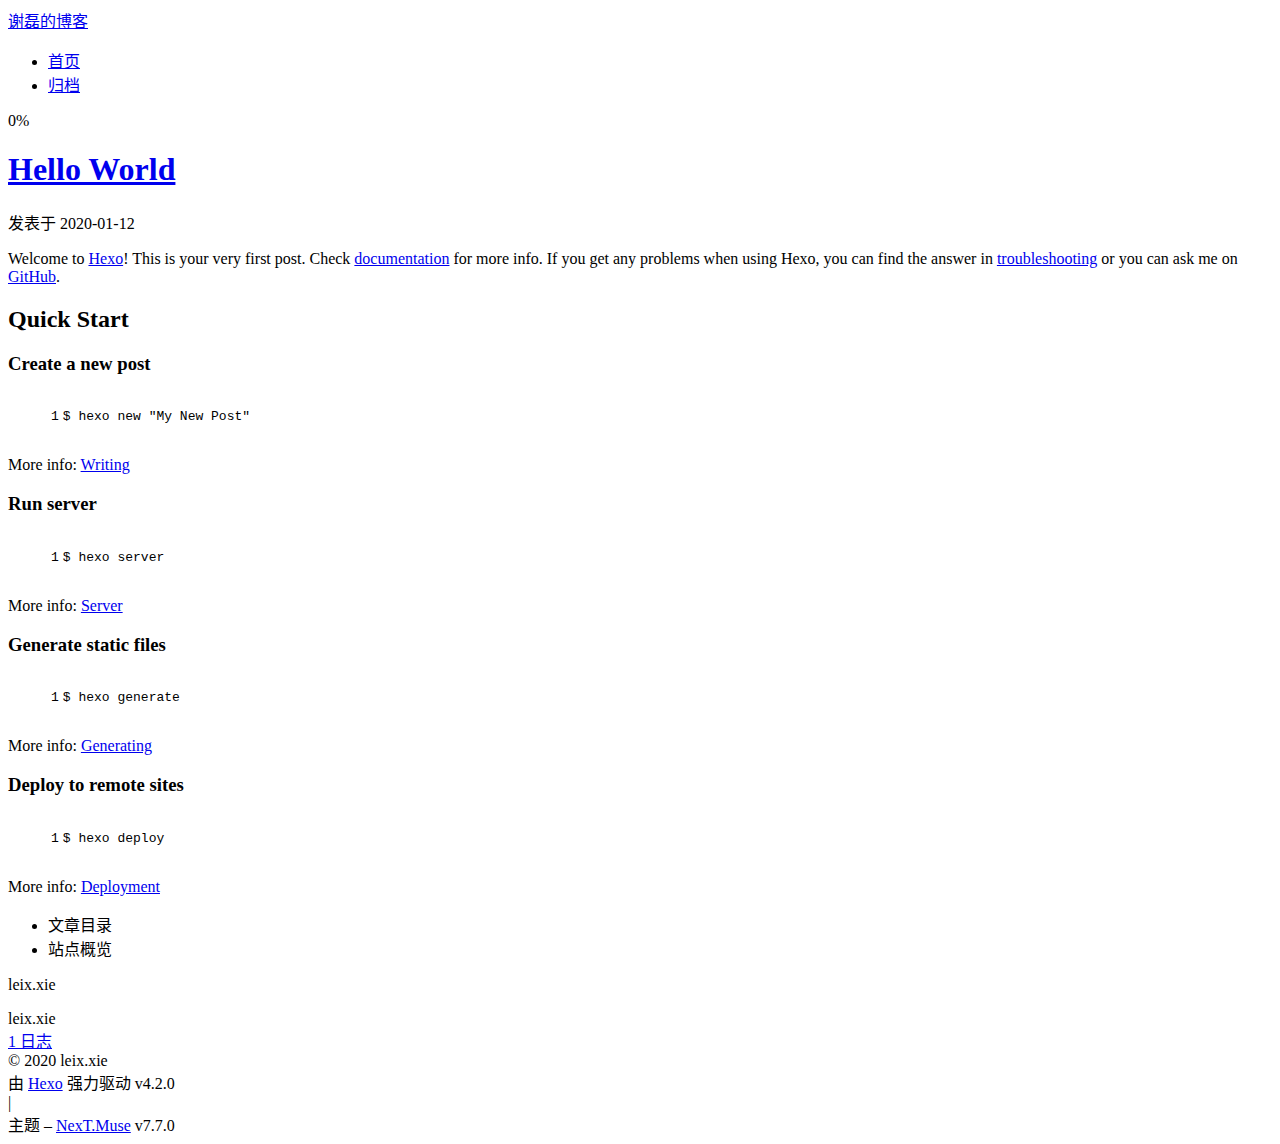
==== index.html @ 28e088f8 "Site updated: 2020-01-12 01:52:24" ====
<!DOCTYPE html>
<html lang="zh-CN">
<head>
  <meta charset="UTF-8">
<meta name="viewport" content="width=device-width, initial-scale=1, maximum-scale=2">
<meta name="theme-color" content="#222">
<meta name="generator" content="Hexo 4.2.0">
  <link rel="apple-touch-icon" sizes="180x180" href="/blog/images/apple-touch-icon-next.png">
  <link rel="icon" type="image/png" sizes="32x32" href="/blog/images/favicon-32x32-next.png">
  <link rel="icon" type="image/png" sizes="16x16" href="/blog/images/favicon-16x16-next.png">
  <link rel="mask-icon" href="/blog/images/logo.svg" color="#222">

<link rel="stylesheet" href="/blog/css/main.css">


<link rel="stylesheet" href="/blog/lib/font-awesome/css/font-awesome.min.css">


<script id="hexo-configurations">
  var NexT = window.NexT || {};
  var CONFIG = {
    hostname: new URL('http://selder.cn').hostname,
    root: '/blog/',
    scheme: 'Muse',
    version: '7.7.0',
    exturl: false,
    sidebar: {"position":"left","display":"post","padding":18,"offset":12,"onmobile":false},
    copycode: {"enable":false,"show_result":false,"style":null},
    back2top: {"enable":true,"sidebar":false,"scrollpercent":false},
    bookmark: {"enable":false,"color":"#222","save":"auto"},
    fancybox: false,
    mediumzoom: false,
    lazyload: false,
    pangu: false,
    comments: {"style":"tabs","active":null,"storage":true,"lazyload":false,"nav":null},
    algolia: {
      appID: '',
      apiKey: '',
      indexName: '',
      hits: {"per_page":10},
      labels: {"input_placeholder":"Search for Posts","hits_empty":"We didn't find any results for the search: ${query}","hits_stats":"${hits} results found in ${time} ms"}
    },
    localsearch: {"enable":false,"trigger":"auto","top_n_per_article":1,"unescape":false,"preload":false},
    path: '',
    motion: {"enable":true,"async":false,"transition":{"post_block":"fadeIn","post_header":"slideDownIn","post_body":"slideDownIn","coll_header":"slideLeftIn","sidebar":"slideUpIn"}}
  };
</script>

  <meta name="description" content="leix.xie">
<meta property="og:type" content="website">
<meta property="og:title" content="谢磊的博客">
<meta property="og:url" content="http://selder.cn/">
<meta property="og:site_name" content="谢磊的博客">
<meta property="og:description" content="leix.xie">
<meta property="og:locale" content="zh_CN">
<meta property="article:author" content="leix.xie">
<meta name="twitter:card" content="summary">

<link rel="canonical" href="http://selder.cn/">


<script id="page-configurations">
  // https://hexo.io/docs/variables.html
  CONFIG.page = {
    sidebar: "",
    isHome: true,
    isPost: false
  };
</script>

  <title>谢磊的博客</title>
  






  <noscript>
  <style>
  .use-motion .brand,
  .use-motion .menu-item,
  .sidebar-inner,
  .use-motion .post-block,
  .use-motion .pagination,
  .use-motion .comments,
  .use-motion .post-header,
  .use-motion .post-body,
  .use-motion .collection-header { opacity: initial; }

  .use-motion .site-title,
  .use-motion .site-subtitle {
    opacity: initial;
    top: initial;
  }

  .use-motion .logo-line-before i { left: initial; }
  .use-motion .logo-line-after i { right: initial; }
  </style>
</noscript>

</head>

<body itemscope itemtype="http://schema.org/WebPage">
  <div class="container use-motion">
    <div class="headband"></div>

    <header class="header" itemscope itemtype="http://schema.org/WPHeader">
      <div class="header-inner"><div class="site-brand-container">
  <div class="site-meta">

    <div>
      <a href="/blog/" class="brand" rel="start">
        <span class="logo-line-before"><i></i></span>
        <span class="site-title">谢磊的博客</span>
        <span class="logo-line-after"><i></i></span>
      </a>
    </div>
  </div>

  <div class="site-nav-toggle">
    <div class="toggle" aria-label="切换导航栏">
      <span class="toggle-line toggle-line-first"></span>
      <span class="toggle-line toggle-line-middle"></span>
      <span class="toggle-line toggle-line-last"></span>
    </div>
  </div>
</div>


<nav class="site-nav">
  
  <ul id="menu" class="menu">
        <li class="menu-item menu-item-home">

    <a href="/blog/" rel="section"><i class="fa fa-fw fa-home"></i>首页</a>

  </li>
        <li class="menu-item menu-item-archives">

    <a href="/blog/archives/" rel="section"><i class="fa fa-fw fa-archive"></i>归档</a>

  </li>
  </ul>

</nav>
</div>
    </header>

    
  <div class="back-to-top">
    <i class="fa fa-arrow-up"></i>
    <span>0%</span>
  </div>


    <main class="main">
      <div class="main-inner">
        <div class="content-wrap">
          

          <div class="content">
            

  <div class="posts-expand">
        
  
  
  <article itemscope itemtype="http://schema.org/Article" class="post-block home" lang="zh-CN">
    <link itemprop="mainEntityOfPage" href="http://selder.cn/2020/01/12/hello-world/">

    <span hidden itemprop="author" itemscope itemtype="http://schema.org/Person">
      <meta itemprop="image" content="/blog/images/avatar.gif">
      <meta itemprop="name" content="leix.xie">
      <meta itemprop="description" content="leix.xie">
    </span>

    <span hidden itemprop="publisher" itemscope itemtype="http://schema.org/Organization">
      <meta itemprop="name" content="谢磊的博客">
    </span>
      <header class="post-header">
        <h1 class="post-title" itemprop="name headline">
          
            <a href="/blog/2020/01/12/hello-world/" class="post-title-link" itemprop="url">Hello World</a>
        </h1>

        <div class="post-meta">
            <span class="post-meta-item">
              <span class="post-meta-item-icon">
                <i class="fa fa-calendar-o"></i>
              </span>
              <span class="post-meta-item-text">发表于</span>

              <time title="创建时间：2020-01-12 00:27:03" itemprop="dateCreated datePublished" datetime="2020-01-12T00:27:03+08:00">2020-01-12</time>
            </span>

          

        </div>
      </header>

    
    
    
    <div class="post-body" itemprop="articleBody">

      
          <p>Welcome to <a href="https://hexo.io/" target="_blank" rel="noopener">Hexo</a>! This is your very first post. Check <a href="https://hexo.io/docs/" target="_blank" rel="noopener">documentation</a> for more info. If you get any problems when using Hexo, you can find the answer in <a href="https://hexo.io/docs/troubleshooting.html" target="_blank" rel="noopener">troubleshooting</a> or you can ask me on <a href="https://github.com/hexojs/hexo/issues" target="_blank" rel="noopener">GitHub</a>.</p>
<h2 id="Quick-Start"><a href="#Quick-Start" class="headerlink" title="Quick Start"></a>Quick Start</h2><h3 id="Create-a-new-post"><a href="#Create-a-new-post" class="headerlink" title="Create a new post"></a>Create a new post</h3><figure class="highlight bash"><table><tr><td class="gutter"><pre><span class="line">1</span><br></pre></td><td class="code"><pre><span class="line">$ hexo new <span class="string">"My New Post"</span></span><br></pre></td></tr></table></figure>

<p>More info: <a href="https://hexo.io/docs/writing.html" target="_blank" rel="noopener">Writing</a></p>
<h3 id="Run-server"><a href="#Run-server" class="headerlink" title="Run server"></a>Run server</h3><figure class="highlight bash"><table><tr><td class="gutter"><pre><span class="line">1</span><br></pre></td><td class="code"><pre><span class="line">$ hexo server</span><br></pre></td></tr></table></figure>

<p>More info: <a href="https://hexo.io/docs/server.html" target="_blank" rel="noopener">Server</a></p>
<h3 id="Generate-static-files"><a href="#Generate-static-files" class="headerlink" title="Generate static files"></a>Generate static files</h3><figure class="highlight bash"><table><tr><td class="gutter"><pre><span class="line">1</span><br></pre></td><td class="code"><pre><span class="line">$ hexo generate</span><br></pre></td></tr></table></figure>

<p>More info: <a href="https://hexo.io/docs/generating.html" target="_blank" rel="noopener">Generating</a></p>
<h3 id="Deploy-to-remote-sites"><a href="#Deploy-to-remote-sites" class="headerlink" title="Deploy to remote sites"></a>Deploy to remote sites</h3><figure class="highlight bash"><table><tr><td class="gutter"><pre><span class="line">1</span><br></pre></td><td class="code"><pre><span class="line">$ hexo deploy</span><br></pre></td></tr></table></figure>

<p>More info: <a href="https://hexo.io/docs/one-command-deployment.html" target="_blank" rel="noopener">Deployment</a></p>

      
    </div>

    
    
    
      <footer class="post-footer">
        <div class="post-eof"></div>
      </footer>
  </article>
  
  
  

  </div>

  



          </div>
          

<script>
  window.addEventListener('tabs:register', () => {
    let activeClass = CONFIG.comments.activeClass;
    if (CONFIG.comments.storage) {
      activeClass = localStorage.getItem('comments_active') || activeClass;
    }
    if (activeClass) {
      let activeTab = document.querySelector(`a[href="#comment-${activeClass}"]`);
      if (activeTab) {
        activeTab.click();
      }
    }
  });
  if (CONFIG.comments.storage) {
    window.addEventListener('tabs:click', event => {
      if (!event.target.matches('.tabs-comment .tab-content .tab-pane')) return;
      let commentClass = event.target.classList[1];
      localStorage.setItem('comments_active', commentClass);
    });
  }
</script>

        </div>
          
  
  <div class="toggle sidebar-toggle">
    <span class="toggle-line toggle-line-first"></span>
    <span class="toggle-line toggle-line-middle"></span>
    <span class="toggle-line toggle-line-last"></span>
  </div>

  <aside class="sidebar">
    <div class="sidebar-inner">

      <ul class="sidebar-nav motion-element">
        <li class="sidebar-nav-toc">
          文章目录
        </li>
        <li class="sidebar-nav-overview">
          站点概览
        </li>
      </ul>

      <!--noindex-->
      <div class="post-toc-wrap sidebar-panel">
      </div>
      <!--/noindex-->

      <div class="site-overview-wrap sidebar-panel">
        <div class="site-author motion-element" itemprop="author" itemscope itemtype="http://schema.org/Person">
  <p class="site-author-name" itemprop="name">leix.xie</p>
  <div class="site-description" itemprop="description">leix.xie</div>
</div>
<div class="site-state-wrap motion-element">
  <nav class="site-state">
      <div class="site-state-item site-state-posts">
          <a href="/blog/archives/">
        
          <span class="site-state-item-count">1</span>
          <span class="site-state-item-name">日志</span>
        </a>
      </div>
  </nav>
</div>



      </div>

    </div>
  </aside>
  <div id="sidebar-dimmer"></div>


      </div>
    </main>

    <footer class="footer">
      <div class="footer-inner">
        

<div class="copyright">
  
  &copy; 
  <span itemprop="copyrightYear">2020</span>
  <span class="with-love">
    <i class="fa fa-user"></i>
  </span>
  <span class="author" itemprop="copyrightHolder">leix.xie</span>
</div>
  <div class="powered-by">由 <a href="https://hexo.io/" class="theme-link" rel="noopener" target="_blank">Hexo</a> 强力驱动 v4.2.0
  </div>
  <span class="post-meta-divider">|</span>
  <div class="theme-info">主题 – <a href="https://muse.theme-next.org/" class="theme-link" rel="noopener" target="_blank">NexT.Muse</a> v7.7.0
  </div>

        








      </div>
    </footer>
  </div>

  
  <script src="/blog/lib/anime.min.js"></script>
  <script src="/blog/lib/velocity/velocity.min.js"></script>
  <script src="/blog/lib/velocity/velocity.ui.min.js"></script>

<script src="/blog/js/utils.js"></script>

<script src="/blog/js/motion.js"></script>


<script src="/blog/js/schemes/muse.js"></script>


<script src="/blog/js/next-boot.js"></script>




  















  

  

</body>
</html>
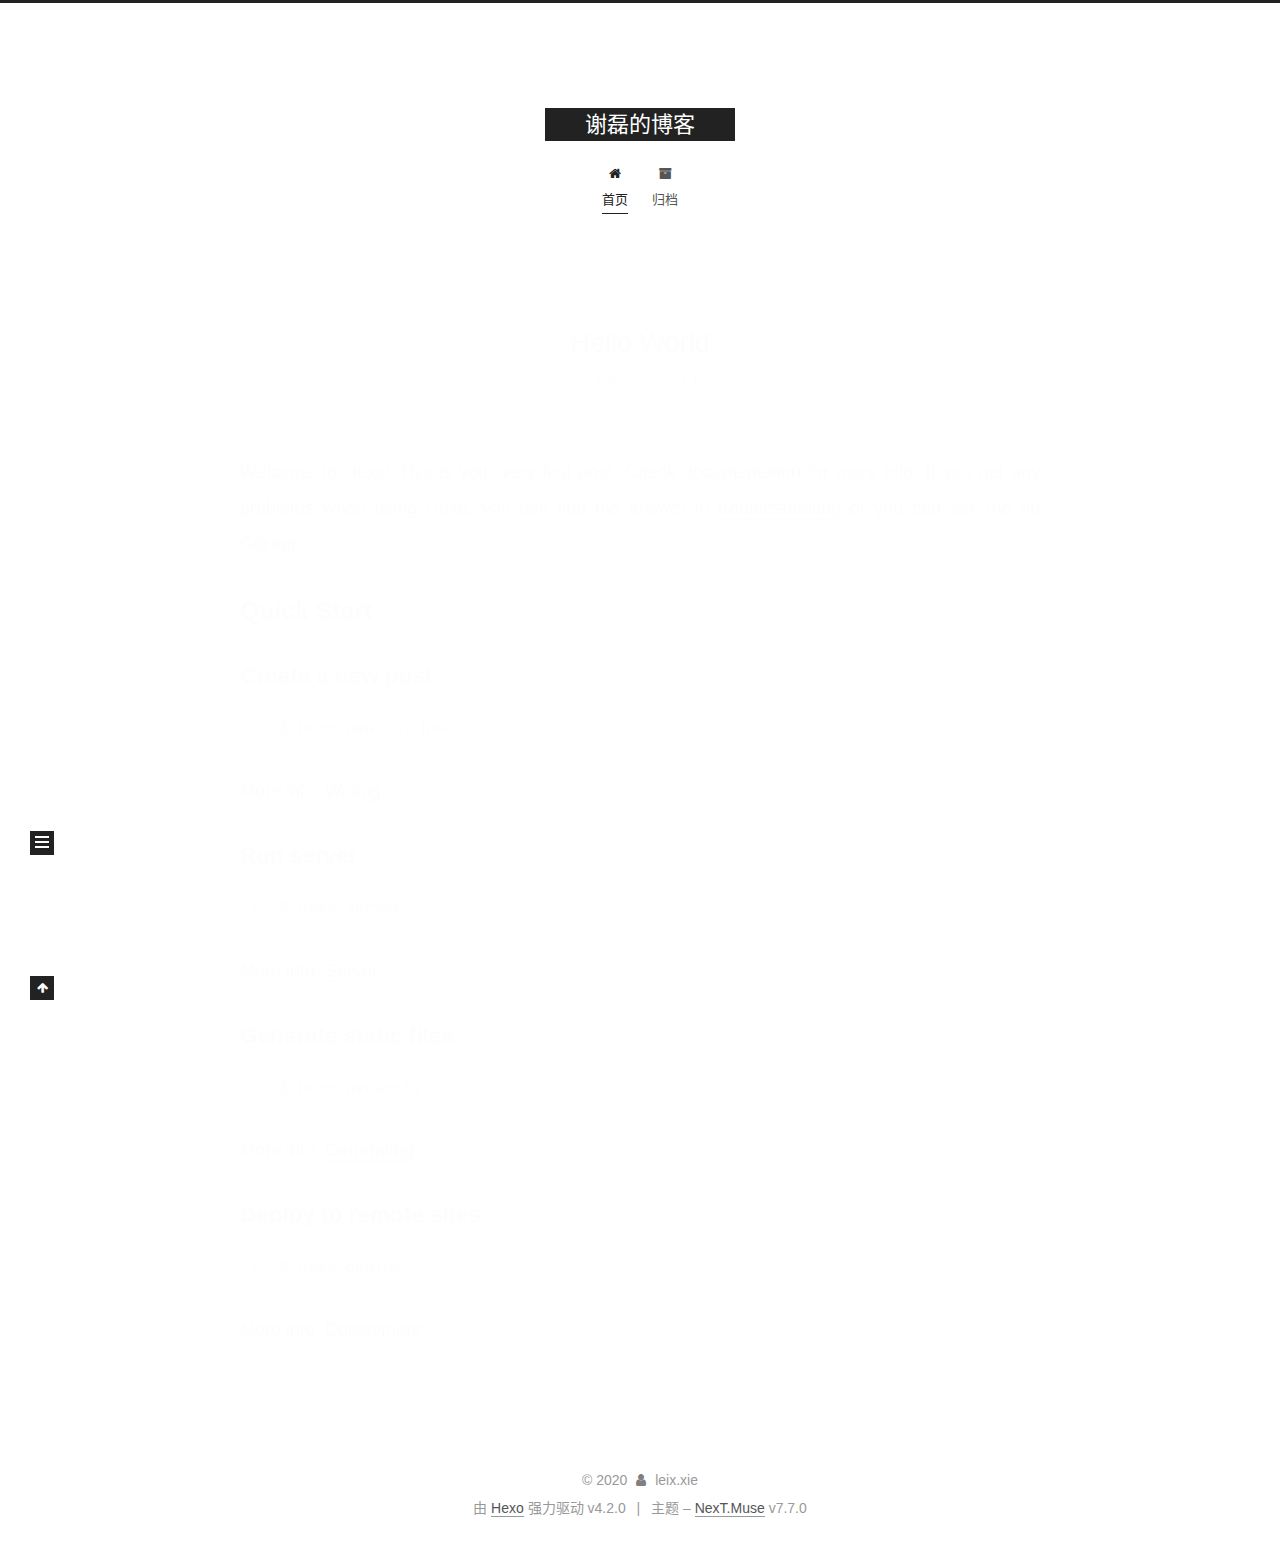
==== commit 821f3897: "Site updated: 2020-01-12 02:02:06" ====
--- a/index.html
+++ b/index.html
@@ -5,22 +5,22 @@
 <meta name="viewport" content="width=device-width, initial-scale=1, maximum-scale=2">
 <meta name="theme-color" content="#222">
 <meta name="generator" content="Hexo 4.2.0">
-  <link rel="apple-touch-icon" sizes="180x180" href="/blog/images/apple-touch-icon-next.png">
-  <link rel="icon" type="image/png" sizes="32x32" href="/blog/images/favicon-32x32-next.png">
-  <link rel="icon" type="image/png" sizes="16x16" href="/blog/images/favicon-16x16-next.png">
-  <link rel="mask-icon" href="/blog/images/logo.svg" color="#222">
-
-<link rel="stylesheet" href="/blog/css/main.css">
-
-
-<link rel="stylesheet" href="/blog/lib/font-awesome/css/font-awesome.min.css">
+  <link rel="apple-touch-icon" sizes="180x180" href="/images/apple-touch-icon-next.png">
+  <link rel="icon" type="image/png" sizes="32x32" href="/images/favicon-32x32-next.png">
+  <link rel="icon" type="image/png" sizes="16x16" href="/images/favicon-16x16-next.png">
+  <link rel="mask-icon" href="/images/logo.svg" color="#222">
+
+<link rel="stylesheet" href="/css/main.css">
+
+
+<link rel="stylesheet" href="/lib/font-awesome/css/font-awesome.min.css">
 
 
 <script id="hexo-configurations">
   var NexT = window.NexT || {};
   var CONFIG = {
     hostname: new URL('http://selder.cn').hostname,
-    root: '/blog/',
+    root: '/',
     scheme: 'Muse',
     version: '7.7.0',
     exturl: false,
@@ -110,7 +110,7 @@
   <div class="site-meta">
 
     <div>
-      <a href="/blog/" class="brand" rel="start">
+      <a href="/" class="brand" rel="start">
         <span class="logo-line-before"><i></i></span>
         <span class="site-title">谢磊的博客</span>
         <span class="logo-line-after"><i></i></span>
@@ -133,12 +133,12 @@
   <ul id="menu" class="menu">
         <li class="menu-item menu-item-home">
 
-    <a href="/blog/" rel="section"><i class="fa fa-fw fa-home"></i>首页</a>
+    <a href="/" rel="section"><i class="fa fa-fw fa-home"></i>首页</a>
 
   </li>
         <li class="menu-item menu-item-archives">
 
-    <a href="/blog/archives/" rel="section"><i class="fa fa-fw fa-archive"></i>归档</a>
+    <a href="/archives/" rel="section"><i class="fa fa-fw fa-archive"></i>归档</a>
 
   </li>
   </ul>
@@ -170,7 +170,7 @@
     <link itemprop="mainEntityOfPage" href="http://selder.cn/2020/01/12/hello-world/">
 
     <span hidden itemprop="author" itemscope itemtype="http://schema.org/Person">
-      <meta itemprop="image" content="/blog/images/avatar.gif">
+      <meta itemprop="image" content="/images/avatar.gif">
       <meta itemprop="name" content="leix.xie">
       <meta itemprop="description" content="leix.xie">
     </span>
@@ -181,7 +181,7 @@
       <header class="post-header">
         <h1 class="post-title" itemprop="name headline">
           
-            <a href="/blog/2020/01/12/hello-world/" class="post-title-link" itemprop="url">Hello World</a>
+            <a href="/2020/01/12/hello-world/" class="post-title-link" itemprop="url">Hello World</a>
         </h1>
 
         <div class="post-meta">
@@ -298,7 +298,7 @@
 <div class="site-state-wrap motion-element">
   <nav class="site-state">
       <div class="site-state-item site-state-posts">
-          <a href="/blog/archives/">
+          <a href="/archives/">
         
           <span class="site-state-item-count">1</span>
           <span class="site-state-item-name">日志</span>
@@ -352,19 +352,19 @@
   </div>
 
   
-  <script src="/blog/lib/anime.min.js"></script>
-  <script src="/blog/lib/velocity/velocity.min.js"></script>
-  <script src="/blog/lib/velocity/velocity.ui.min.js"></script>
-
-<script src="/blog/js/utils.js"></script>
-
-<script src="/blog/js/motion.js"></script>
-
-
-<script src="/blog/js/schemes/muse.js"></script>
-
-
-<script src="/blog/js/next-boot.js"></script>
+  <script src="/lib/anime.min.js"></script>
+  <script src="/lib/velocity/velocity.min.js"></script>
+  <script src="/lib/velocity/velocity.ui.min.js"></script>
+
+<script src="/js/utils.js"></script>
+
+<script src="/js/motion.js"></script>
+
+
+<script src="/js/schemes/muse.js"></script>
+
+
+<script src="/js/next-boot.js"></script>
 
 
 
--- a/css/main.css
+++ b/css/main.css
@@ -0,0 +1,2277 @@
+html {
+  line-height: 1.15; /* 1 */
+  -webkit-text-size-adjust: 100%; /* 2 */
+}
+body {
+  margin: 0;
+}
+main {
+  display: block;
+}
+h1 {
+  font-size: 2em;
+  margin: 0.67em 0;
+}
+hr {
+  box-sizing: content-box; /* 1 */
+  height: 0; /* 1 */
+  overflow: visible; /* 2 */
+}
+pre {
+  font-family: monospace, monospace; /* 1 */
+  font-size: 1em; /* 2 */
+}
+a {
+  background: transparent;
+}
+abbr[title] {
+  border-bottom: none; /* 1 */
+  text-decoration: underline; /* 2 */
+  text-decoration: underline dotted; /* 2 */
+}
+b,
+strong {
+  font-weight: bolder;
+}
+code,
+kbd,
+samp {
+  font-family: monospace, monospace; /* 1 */
+  font-size: 1em; /* 2 */
+}
+small {
+  font-size: 80%;
+}
+sub,
+sup {
+  font-size: 75%;
+  line-height: 0;
+  position: relative;
+  vertical-align: baseline;
+}
+sub {
+  bottom: -0.25em;
+}
+sup {
+  top: -0.5em;
+}
+img {
+  border-style: none;
+}
+button,
+input,
+optgroup,
+select,
+textarea {
+  font-family: inherit; /* 1 */
+  font-size: 100%; /* 1 */
+  line-height: 1.15; /* 1 */
+  margin: 0; /* 2 */
+}
+button,
+input {
+/* 1 */
+  overflow: visible;
+}
+button,
+select {
+/* 1 */
+  text-transform: none;
+}
+button,
+[type='button'],
+[type='reset'],
+[type='submit'] {
+  -webkit-appearance: button;
+}
+button::-moz-focus-inner,
+[type='button']::-moz-focus-inner,
+[type='reset']::-moz-focus-inner,
+[type='submit']::-moz-focus-inner {
+  border-style: none;
+  padding: 0;
+}
+button:-moz-focusring,
+[type='button']:-moz-focusring,
+[type='reset']:-moz-focusring,
+[type='submit']:-moz-focusring {
+  outline: 1px dotted ButtonText;
+}
+fieldset {
+  padding: 0.35em 0.75em 0.625em;
+}
+legend {
+  box-sizing: border-box; /* 1 */
+  color: inherit; /* 2 */
+  display: table; /* 1 */
+  max-width: 100%; /* 1 */
+  padding: 0; /* 3 */
+  white-space: normal; /* 1 */
+}
+progress {
+  vertical-align: baseline;
+}
+textarea {
+  overflow: auto;
+}
+[type='checkbox'],
+[type='radio'] {
+  box-sizing: border-box; /* 1 */
+  padding: 0; /* 2 */
+}
+[type='number']::-webkit-inner-spin-button,
+[type='number']::-webkit-outer-spin-button {
+  height: auto;
+}
+[type='search'] {
+  outline-offset: -2px; /* 2 */
+  -webkit-appearance: textfield; /* 1 */
+}
+[type='search']::-webkit-search-decoration {
+  -webkit-appearance: none;
+}
+::-webkit-file-upload-button {
+  font: inherit; /* 2 */
+  -webkit-appearance: button; /* 1 */
+}
+details {
+  display: block;
+}
+summary {
+  display: list-item;
+}
+template {
+  display: none;
+}
+[hidden] {
+  display: none;
+}
+::selection {
+  background: #262a30;
+  color: #fff;
+}
+html,
+body {
+  height: 100%;
+}
+body {
+  background: #fff;
+  color: #555;
+  font-family: 'Lato', "PingFang SC", "Microsoft YaHei", sans-serif;
+  font-size: 1em;
+  line-height: 2;
+}
+@media (max-width: 991px) {
+  body {
+    padding-left: 0 !important;
+    padding-right: 0 !important;
+  }
+}
+h1,
+h2,
+h3,
+h4,
+h5,
+h6 {
+  font-family: 'Lato', "PingFang SC", "Microsoft YaHei", sans-serif;
+  font-weight: bold;
+  line-height: 1.5;
+  margin: 20px 0 15px;
+}
+h1 {
+  font-size: 1.5em;
+}
+h2 {
+  font-size: 1.375em;
+}
+h3 {
+  font-size: 1.25em;
+}
+h4 {
+  font-size: 1.125em;
+}
+h5 {
+  font-size: 1em;
+}
+h6 {
+  font-size: 0.875em;
+}
+p {
+  margin: 0 0 20px 0;
+}
+a,
+span.exturl {
+  border-bottom: 1px solid #999;
+  color: #555;
+  outline: 0;
+  text-decoration: none;
+  overflow-wrap: break-word;
+  word-wrap: break-word;
+  cursor: pointer;
+}
+a:hover,
+span.exturl:hover {
+  border-bottom-color: #222;
+  color: #222;
+}
+iframe,
+img,
+video {
+  display: block;
+  margin-left: auto;
+  margin-right: auto;
+  max-width: 100%;
+}
+hr {
+  background-color: #ddd;
+  background-image: repeating-linear-gradient(-45deg, #fff, #fff 4px, transparent 4px, transparent 8px);
+  border: 0;
+  height: 3px;
+  margin: 40px 0;
+}
+blockquote {
+  border-left: 4px solid #ddd;
+  color: #666;
+  margin: 0;
+  padding: 0 15px;
+}
+blockquote cite::before {
+  content: '-';
+  padding: 0 5px;
+}
+dt {
+  font-weight: 700;
+}
+dd {
+  margin: 0;
+  padding: 0;
+}
+kbd {
+  background-color: #f5f5f5;
+  background-image: linear-gradient(#eee, #fff, #eee);
+  border: 1px solid #ccc;
+  border-radius: 0.2em;
+  box-shadow: 0.1em 0.1em 0.2em rgba(0,0,0,0.1);
+  font-family: inherit;
+  padding: 0.1em 0.3em;
+  white-space: nowrap;
+}
+.table-container {
+  -webkit-overflow-scrolling: touch;
+  overflow: auto;
+}
+table {
+  border-collapse: collapse;
+  border-spacing: 0;
+  font-size: 0.875em;
+  margin: 0 0 20px 0;
+  width: 100%;
+}
+tbody tr:nth-of-type(odd) {
+  background: #f9f9f9;
+}
+tbody tr:hover {
+  background: #f5f5f5;
+}
+caption,
+th,
+td {
+  font-weight: normal;
+  padding: 8px;
+  text-align: left;
+  vertical-align: middle;
+}
+th,
+td {
+  border: 1px solid #ddd;
+  border-bottom: 3px solid #ddd;
+}
+th {
+  font-weight: 700;
+  padding-bottom: 10px;
+}
+td {
+  border-bottom-width: 1px;
+}
+.btn {
+  background: #222;
+  border: 2px solid #222;
+  border-radius: 0;
+  color: #fff;
+  display: inline-block;
+  font-size: 0.875em;
+  line-height: 2;
+  padding: 0 20px;
+  text-decoration: none;
+  transition-property: background-color;
+  transition-delay: 0s;
+  transition-duration: 0.2s;
+  transition-timing-function: ease-in-out;
+}
+.btn:hover {
+  background: #fff;
+  border-color: #222;
+  color: #222;
+}
+.btn + .btn {
+  margin: 0 0 8px 8px;
+}
+.btn .fa-fw {
+  text-align: left;
+  width: 1.285714285714286em;
+}
+.toggle {
+  line-height: 0;
+}
+.toggle .toggle-line {
+  background: #fff;
+  display: inline-block;
+  height: 2px;
+  left: 0;
+  position: relative;
+  top: 0;
+  transition: all 0.4s;
+  vertical-align: top;
+  width: 100%;
+}
+.toggle .toggle-line:not(:first-child) {
+  margin-top: 3px;
+}
+.toggle.toggle-arrow .toggle-line-first {
+  left: 50%;
+  top: 2px;
+  transform: rotate(45deg);
+  width: 50%;
+}
+.toggle.toggle-arrow .toggle-line-middle {
+  left: 2px;
+  width: 90%;
+}
+.toggle.toggle-arrow .toggle-line-last {
+  left: 50%;
+  top: -2px;
+  transform: rotate(-45deg);
+  width: 50%;
+}
+.toggle.toggle-close .toggle-line-first {
+  transform: rotate(-45deg);
+  top: 5px;
+}
+.toggle.toggle-close .toggle-line-middle {
+  opacity: 0;
+}
+.toggle.toggle-close .toggle-line-last {
+  transform: rotate(45deg);
+  top: -5px;
+}
+.highlight,
+pre {
+  background: #f7f7f7;
+  color: #4d4d4c;
+  line-height: 1.6;
+  margin: 0 auto 20px;
+}
+pre,
+code {
+  font-family: consolas, Menlo, monospace, "PingFang SC", "Microsoft YaHei";
+}
+code {
+  background: #eee;
+  border-radius: 3px;
+  color: #555;
+  padding: 2px 4px;
+  overflow-wrap: break-word;
+  word-wrap: break-word;
+}
+.highlight *::selection {
+  background: #d6d6d6;
+}
+.highlight pre {
+  border: 0;
+  margin: 0;
+  padding: 10px 0;
+}
+.highlight table {
+  border: 0;
+  margin: 0;
+  width: auto;
+}
+.highlight td {
+  border: 0;
+  padding: 0;
+}
+.highlight figcaption {
+  background: #eee;
+  color: #4d4d4c;
+  font-size: 0.875em;
+  line-height: 1.2;
+  padding: 0.5em;
+}
+.highlight figcaption::before,
+.highlight figcaption::after {
+  content: ' ';
+  display: table;
+}
+.highlight figcaption::after {
+  clear: both;
+}
+.highlight figcaption a {
+  color: #4d4d4c;
+  float: right;
+}
+.highlight figcaption a:hover {
+  border-bottom-color: #4d4d4c;
+}
+.highlight .gutter {
+  -moz-user-select: none;
+  -ms-user-select: none;
+  -webkit-user-select: none;
+  user-select: none;
+}
+.highlight .gutter pre {
+  background: #eff2f3;
+  color: #869194;
+  padding-left: 10px;
+  padding-right: 10px;
+  text-align: right;
+}
+.highlight .code pre {
+  background: #f7f7f7;
+  padding-left: 10px;
+  width: 100%;
+}
+.gist table {
+  width: auto;
+}
+.gist table td {
+  border: 0;
+}
+pre {
+  overflow: auto;
+  padding: 10px;
+}
+pre code {
+  background: none;
+  color: #4d4d4c;
+  font-size: 0.875em;
+  padding: 0;
+  text-shadow: none;
+}
+pre .deletion {
+  background: #fdd;
+}
+pre .addition {
+  background: #dfd;
+}
+pre .meta {
+  color: #eab700;
+  -moz-user-select: none;
+  -ms-user-select: none;
+  -webkit-user-select: none;
+  user-select: none;
+}
+pre .comment {
+  color: #8e908c;
+}
+pre .variable,
+pre .attribute,
+pre .tag,
+pre .name,
+pre .regexp,
+pre .ruby .constant,
+pre .xml .tag .title,
+pre .xml .pi,
+pre .xml .doctype,
+pre .html .doctype,
+pre .css .id,
+pre .css .class,
+pre .css .pseudo {
+  color: #c82829;
+}
+pre .number,
+pre .preprocessor,
+pre .built_in,
+pre .builtin-name,
+pre .literal,
+pre .params,
+pre .constant,
+pre .command {
+  color: #f5871f;
+}
+pre .ruby .class .title,
+pre .css .rules .attribute,
+pre .string,
+pre .symbol,
+pre .value,
+pre .inheritance,
+pre .header,
+pre .ruby .symbol,
+pre .xml .cdata,
+pre .special,
+pre .formula {
+  color: #718c00;
+}
+pre .title,
+pre .css .hexcolor {
+  color: #3e999f;
+}
+pre .function,
+pre .python .decorator,
+pre .python .title,
+pre .ruby .function .title,
+pre .ruby .title .keyword,
+pre .perl .sub,
+pre .javascript .title,
+pre .coffeescript .title {
+  color: #4271ae;
+}
+pre .keyword,
+pre .javascript .function {
+  color: #8959a8;
+}
+.blockquote-center {
+  border-left: none;
+  margin: 40px 0;
+  padding: 0;
+  position: relative;
+  text-align: center;
+}
+.blockquote-center::before,
+.blockquote-center::after {
+  background-repeat: no-repeat;
+  background-size: 22px 22px;
+  content: ' ';
+  display: block;
+  height: 24px;
+  opacity: 0.2;
+  position: absolute;
+  width: 100%;
+}
+.blockquote-center::before {
+  background-image: url("../images/quote-l.svg");
+  background-position: 0 -6px;
+  border-top: 1px solid #ccc;
+  top: -20px;
+}
+.blockquote-center::after {
+  background-image: url("../images/quote-r.svg");
+  background-position: 100% 8px;
+  border-bottom: 1px solid #ccc;
+  bottom: -20px;
+}
+.blockquote-center p,
+.blockquote-center div {
+  text-align: center;
+}
+.post-body .group-picture img {
+  margin: 0 auto;
+  padding: 0 3px;
+}
+.group-picture-row {
+  margin-bottom: 6px;
+  overflow: hidden;
+}
+.group-picture-column {
+  float: left;
+  margin-bottom: 10px;
+}
+.post-body .label {
+  display: inline;
+  padding: 0 2px;
+}
+.post-body .label.default {
+  background: #f0f0f0;
+}
+.post-body .label.primary {
+  background: #efe6f7;
+}
+.post-body .label.info {
+  background: #e5f2f8;
+}
+.post-body .label.success {
+  background: #e7f4e9;
+}
+.post-body .label.warning {
+  background: #fcf6e1;
+}
+.post-body .label.danger {
+  background: #fae8eb;
+}
+.post-body .tabs {
+  margin-bottom: 20px;
+}
+.post-body .tabs,
+.tabs-comment {
+  display: block;
+  padding-top: 10px;
+  position: relative;
+}
+.post-body .tabs ul.nav-tabs,
+.tabs-comment ul.nav-tabs {
+  display: flex;
+  flex-wrap: wrap;
+  margin: 0;
+  margin-bottom: -1px;
+  padding: 0;
+}
+@media (max-width: 413px) {
+  .post-body .tabs ul.nav-tabs,
+  .tabs-comment ul.nav-tabs {
+    display: block;
+    margin-bottom: 5px;
+  }
+}
+.post-body .tabs ul.nav-tabs li.tab,
+.tabs-comment ul.nav-tabs li.tab {
+  background: #fff;
+  border-bottom: 1px solid #ddd;
+  border-left: 1px solid transparent;
+  border-right: 1px solid transparent;
+  border-top: 3px solid transparent;
+  flex-grow: 1;
+  list-style-type: none;
+  border-radius: 0 0 0 0;
+}
+@media (max-width: 413px) {
+  .post-body .tabs ul.nav-tabs li.tab,
+  .tabs-comment ul.nav-tabs li.tab {
+    border-bottom: 1px solid transparent;
+    border-left: 3px solid transparent;
+    border-right: 1px solid transparent;
+    border-top: 1px solid transparent;
+  }
+}
+@media (max-width: 413px) {
+  .post-body .tabs ul.nav-tabs li.tab,
+  .tabs-comment ul.nav-tabs li.tab {
+    border-radius: 0;
+  }
+}
+.post-body .tabs ul.nav-tabs li.tab a,
+.tabs-comment ul.nav-tabs li.tab a {
+  border-bottom: initial;
+  display: block;
+  line-height: 1.8;
+  outline: 0;
+  padding: 0.25em 0.75em;
+  text-align: center;
+  transition-delay: 0s;
+  transition-duration: 0.2s;
+  transition-timing-function: ease-out;
+}
+.post-body .tabs ul.nav-tabs li.tab a i,
+.tabs-comment ul.nav-tabs li.tab a i {
+  width: 1.285714285714286em;
+}
+.post-body .tabs ul.nav-tabs li.tab.active,
+.tabs-comment ul.nav-tabs li.tab.active {
+  border-bottom: 1px solid transparent;
+  border-left: 1px solid #ddd;
+  border-right: 1px solid #ddd;
+  border-top: 3px solid #fc6423;
+}
+@media (max-width: 413px) {
+  .post-body .tabs ul.nav-tabs li.tab.active,
+  .tabs-comment ul.nav-tabs li.tab.active {
+    border-bottom: 1px solid #ddd;
+    border-left: 3px solid #fc6423;
+    border-right: 1px solid #ddd;
+    border-top: 1px solid #ddd;
+  }
+}
+.post-body .tabs ul.nav-tabs li.tab.active a,
+.tabs-comment ul.nav-tabs li.tab.active a {
+  color: #555;
+  cursor: default;
+}
+.post-body .tabs .tab-content .tab-pane,
+.tabs-comment .tab-content .tab-pane {
+  border: 1px solid #ddd;
+  padding: 20px 20px 0 20px;
+  border-radius: 0;
+}
+.post-body .tabs .tab-content .tab-pane:not(.active),
+.tabs-comment .tab-content .tab-pane:not(.active) {
+  display: none;
+}
+.post-body .tabs .tab-content .tab-pane.active,
+.tabs-comment .tab-content .tab-pane.active {
+  display: block;
+}
+.post-body .tabs .tab-content .tab-pane.active:nth-of-type(1),
+.tabs-comment .tab-content .tab-pane.active:nth-of-type(1) {
+  border-radius: 0 0 0 0;
+}
+@media (max-width: 413px) {
+  .post-body .tabs .tab-content .tab-pane.active:nth-of-type(1),
+  .tabs-comment .tab-content .tab-pane.active:nth-of-type(1) {
+    border-radius: 0;
+  }
+}
+.post-body .note {
+  border-radius: 3px;
+  margin-bottom: 20px;
+  padding: 15px;
+  position: relative;
+  border: 1px solid #eee;
+  border-left-width: 5px;
+}
+.post-body .note h2,
+.post-body .note h3,
+.post-body .note h4,
+.post-body .note h5,
+.post-body .note h6 {
+  margin-top: 0;
+  border-bottom: initial;
+  margin-bottom: 0;
+  padding-top: 0;
+}
+.post-body .note p:first-child,
+.post-body .note ul:first-child,
+.post-body .note ol:first-child,
+.post-body .note table:first-child,
+.post-body .note pre:first-child,
+.post-body .note blockquote:first-child,
+.post-body .note img:first-child {
+  margin-top: 0;
+}
+.post-body .note p:last-child,
+.post-body .note ul:last-child,
+.post-body .note ol:last-child,
+.post-body .note table:last-child,
+.post-body .note pre:last-child,
+.post-body .note blockquote:last-child,
+.post-body .note img:last-child {
+  margin-bottom: 0;
+}
+.post-body .note.default {
+  border-left-color: #777;
+}
+.post-body .note.default h2,
+.post-body .note.default h3,
+.post-body .note.default h4,
+.post-body .note.default h5,
+.post-body .note.default h6 {
+  color: #777;
+}
+.post-body .note.primary {
+  border-left-color: #6f42c1;
+}
+.post-body .note.primary h2,
+.post-body .note.primary h3,
+.post-body .note.primary h4,
+.post-body .note.primary h5,
+.post-body .note.primary h6 {
+  color: #6f42c1;
+}
+.post-body .note.info {
+  border-left-color: #428bca;
+}
+.post-body .note.info h2,
+.post-body .note.info h3,
+.post-body .note.info h4,
+.post-body .note.info h5,
+.post-body .note.info h6 {
+  color: #428bca;
+}
+.post-body .note.success {
+  border-left-color: #5cb85c;
+}
+.post-body .note.success h2,
+.post-body .note.success h3,
+.post-body .note.success h4,
+.post-body .note.success h5,
+.post-body .note.success h6 {
+  color: #5cb85c;
+}
+.post-body .note.warning {
+  border-left-color: #f0ad4e;
+}
+.post-body .note.warning h2,
+.post-body .note.warning h3,
+.post-body .note.warning h4,
+.post-body .note.warning h5,
+.post-body .note.warning h6 {
+  color: #f0ad4e;
+}
+.post-body .note.danger {
+  border-left-color: #d9534f;
+}
+.post-body .note.danger h2,
+.post-body .note.danger h3,
+.post-body .note.danger h4,
+.post-body .note.danger h5,
+.post-body .note.danger h6 {
+  color: #d9534f;
+}
+.pagination .prev,
+.pagination .next,
+.pagination .page-number,
+.pagination .space {
+  display: inline-block;
+  margin: 0 10px;
+  padding: 0 11px;
+  position: relative;
+  top: -1px;
+}
+@media (max-width: 767px) {
+  .pagination .prev,
+  .pagination .next,
+  .pagination .page-number,
+  .pagination .space {
+    margin: 0 5px;
+  }
+}
+.pagination {
+  border-top: 1px solid #eee;
+  margin: 120px 0 0;
+  text-align: center;
+}
+.pagination .prev,
+.pagination .next,
+.pagination .page-number {
+  border-bottom: 0;
+  border-top: 1px solid #eee;
+  transition-property: border-color;
+  transition-delay: 0s;
+  transition-duration: 0.2s;
+  transition-timing-function: ease-in-out;
+}
+.pagination .prev:hover,
+.pagination .next:hover,
+.pagination .page-number:hover {
+  border-top-color: #222;
+}
+.pagination .space {
+  margin: 0;
+  padding: 0;
+}
+.pagination .prev {
+  margin-left: 0;
+}
+.pagination .next {
+  margin-right: 0;
+}
+.pagination .page-number.current {
+  background: #ccc;
+  border-top-color: #ccc;
+  color: #fff;
+}
+@media (max-width: 767px) {
+  .pagination {
+    border-top: none;
+  }
+  .pagination .prev,
+  .pagination .next,
+  .pagination .page-number {
+    border-bottom: 1px solid #eee;
+    border-top: 0;
+    margin-bottom: 10px;
+    padding: 0 10px;
+  }
+  .pagination .prev:hover,
+  .pagination .next:hover,
+  .pagination .page-number:hover {
+    border-bottom-color: #222;
+  }
+}
+.comments {
+  margin: 60px 20px 0;
+  overflow: hidden;
+}
+.comment-button-group {
+  display: flex;
+  flex-wrap: wrap-reverse;
+  justify-content: center;
+  margin: 1em 0;
+}
+.comment-button-group .comment-button {
+  margin: 0.1em 0.2em;
+}
+.comment-button-group .comment-button.active {
+  background: #fff;
+  border-color: #222;
+  color: #222;
+}
+.comment-position {
+  display: none;
+}
+.comment-position.active {
+  display: block;
+}
+.tabs-comment {
+  background: #fff;
+  margin-top: 4em;
+  padding-top: 0;
+}
+.tabs-comment .comments {
+  border: 0;
+  box-shadow: none;
+  margin-top: 0;
+  padding-top: 0;
+}
+.container {
+  min-height: 100%;
+  position: relative;
+}
+.main-inner {
+  margin: 0 auto;
+  width: 700px;
+}
+@media (min-width: 1200px) {
+  .main-inner {
+    width: 800px;
+  }
+}
+@media (min-width: 1600px) {
+  .main-inner {
+    width: 900px;
+  }
+}
+.header {
+  background: transparent;
+}
+.header-inner {
+  margin: 0 auto;
+  position: relative;
+  width: 700px;
+}
+@media (min-width: 1200px) {
+  .header-inner {
+    width: 800px;
+  }
+}
+@media (min-width: 1600px) {
+  .header-inner {
+    width: 900px;
+  }
+}
+.headband {
+  background: #222;
+  height: 3px;
+}
+.site-meta {
+  margin: 0;
+  text-align: center;
+}
+@media (max-width: 767px) {
+  .site-meta {
+    text-align: center;
+  }
+}
+.brand {
+  background: #222;
+  border-bottom: none;
+  color: #fff;
+  display: inline-block;
+  line-height: 1.375em;
+  padding: 0 40px;
+  position: relative;
+}
+.brand:hover {
+  color: #fff;
+}
+.site-title {
+  display: inline-block;
+  font-family: 'Lato', "PingFang SC", "Microsoft YaHei", sans-serif;
+  font-size: 1.375em;
+  font-weight: normal;
+  line-height: 1.5;
+  vertical-align: top;
+}
+.site-subtitle {
+  color: #999;
+  font-size: 0.8125em;
+  margin-top: 10px;
+}
+.use-motion .brand {
+  opacity: 0;
+}
+.use-motion .site-title,
+.use-motion .site-subtitle,
+.use-motion .custom-logo-image {
+  opacity: 0;
+  position: relative;
+  top: -10px;
+}
+.site-nav-toggle {
+  display: none;
+  left: 10px;
+  position: absolute;
+}
+@media (max-width: 767px) {
+  .site-nav-toggle {
+    display: block;
+  }
+}
+.site-nav-toggle .toggle {
+  background: transparent;
+  border: 0;
+  margin-top: 2px;
+  padding: 10px;
+  width: 22px;
+}
+.site-nav-toggle .toggle .toggle-line {
+  background: #555;
+  border-radius: 1px;
+}
+.site-nav {
+  display: block;
+}
+@media (max-width: 767px) {
+  .site-nav {
+    clear: both;
+    display: none;
+  }
+}
+.site-nav.site-nav-on {
+  display: block;
+}
+.menu {
+  margin-top: 20px;
+  padding-left: 0;
+  text-align: center;
+}
+.menu-item {
+  display: inline-block;
+  list-style: none;
+  margin: 0 10px;
+}
+@media (max-width: 767px) {
+  .menu-item {
+    margin-top: 10px;
+  }
+}
+.menu-item a,
+.menu-item span.exturl {
+  border-bottom: 0;
+  display: block;
+  font-size: 0.8125em;
+  transition-property: border-color;
+  transition-delay: 0s;
+  transition-duration: 0.2s;
+  transition-timing-function: ease-in-out;
+}
+@media (hover: none) {
+  .menu-item a:hover,
+  .menu-item span.exturl:hover {
+    border-bottom-color: transparent !important;
+  }
+}
+.menu-item .fa {
+  margin-right: 8px;
+}
+.menu-item .badge {
+  display: inline-block;
+  font-weight: 700;
+  line-height: 1;
+  margin-left: 0.35em;
+  margin-top: 0.35em;
+  text-align: center;
+  white-space: nowrap;
+}
+@media (max-width: 767px) {
+  .menu-item .badge {
+    float: right;
+    margin-left: 0;
+  }
+}
+.use-motion .menu-item {
+  opacity: 0;
+}
+.sidebar {
+  background: #222;
+  bottom: 0;
+  box-shadow: inset 0 2px 6px #000;
+  position: fixed;
+  top: 0;
+  z-index: 1200;
+}
+.sidebar a,
+.sidebar span.exturl {
+  border-bottom-color: #555;
+  color: #999;
+}
+.sidebar a:hover,
+.sidebar span.exturl:hover {
+  border-bottom-color: #eee;
+  color: #eee;
+}
+@media (max-width: 991px) {
+  .sidebar {
+    display: none;
+  }
+}
+.sidebar-inner {
+  color: #999;
+  padding: 18px 10px;
+  text-align: center;
+}
+.site-overview-wrap {
+  overflow-x: hidden;
+  overflow-y: auto;
+}
+.cc-license {
+  margin-top: 10px;
+  text-align: center;
+}
+.cc-license .cc-opacity {
+  border-bottom: none;
+  opacity: 0.7;
+}
+.cc-license .cc-opacity:hover {
+  opacity: 0.9;
+}
+.cc-license img {
+  display: inline-block;
+}
+.site-author-image {
+  border: 2px solid #333;
+  display: block;
+  height: auto;
+  margin: 0 auto;
+  max-width: 96px;
+  padding: 2px;
+}
+.site-author-name {
+  color: #f5f5f5;
+  font-weight: normal;
+  margin: 5px 0 0;
+  text-align: center;
+}
+.site-description {
+  color: #999;
+  font-size: 1em;
+  margin-top: 5px;
+  text-align: center;
+}
+.links-of-author {
+  margin-top: 15px;
+}
+.links-of-author a,
+.links-of-author span.exturl {
+  border-bottom-color: #555;
+  display: inline-block;
+  font-size: 0.8125em;
+  margin-bottom: 10px;
+  margin-right: 10px;
+  vertical-align: middle;
+}
+.links-of-author a::before,
+.links-of-author span.exturl::before {
+  background: #65b8bf;
+  border-radius: 50%;
+  content: ' ';
+  display: inline-block;
+  height: 4px;
+  margin-right: 3px;
+  vertical-align: middle;
+  width: 4px;
+}
+.sidebar-button {
+  margin-top: 15px;
+}
+.sidebar-button a {
+  border: 1px solid #fc6423;
+  border-radius: 4px;
+  color: #fc6423;
+  display: inline-block;
+  padding: 0 15px;
+}
+.sidebar-button a .fa {
+  margin-right: 5px;
+}
+.sidebar-button a:hover {
+  background: #fc6423;
+  border: 1px solid #fc6423;
+  color: #fff;
+}
+.sidebar-button a:hover .fa {
+  color: #fff;
+}
+.links-of-blogroll {
+  font-size: 0.8125em;
+  margin-top: 10px;
+}
+.links-of-blogroll-title {
+  font-size: 0.875em;
+  font-weight: 600;
+  margin-top: 0;
+}
+.links-of-blogroll-list {
+  list-style: none;
+  margin: 0;
+  padding: 0;
+}
+.links-of-blogroll-item {
+  padding: 2px 10px;
+}
+.links-of-blogroll-item a,
+.links-of-blogroll-item span.exturl {
+  box-sizing: border-box;
+  display: inline-block;
+  max-width: 280px;
+  overflow: hidden;
+  text-overflow: ellipsis;
+  white-space: nowrap;
+}
+#sidebar-dimmer {
+  display: none;
+}
+@media (max-width: 767px) {
+  #sidebar-dimmer {
+    background: #000;
+    display: block;
+    height: 100%;
+    left: 100%;
+    opacity: 0;
+    position: fixed;
+    top: 0;
+    width: 100%;
+    z-index: 1100;
+  }
+  .sidebar-active + #sidebar-dimmer {
+    opacity: 0.7;
+    transform: translateX(-100%);
+    transition: opacity 0.5s;
+  }
+}
+.sidebar-nav {
+  margin: 0;
+  padding-bottom: 20px;
+  padding-left: 0;
+}
+.sidebar-nav li {
+  border-bottom: 1px solid transparent;
+  color: #555;
+  cursor: pointer;
+  display: inline-block;
+  font-size: 0.875em;
+}
+.sidebar-nav li.sidebar-nav-overview {
+  margin-left: 10px;
+}
+.sidebar-nav li:hover {
+  color: #f5f5f5;
+}
+.sidebar-nav .sidebar-nav-active {
+  border-bottom-color: #87daff;
+  color: #87daff;
+}
+.sidebar-nav .sidebar-nav-active:hover {
+  color: #87daff;
+}
+.sidebar-panel {
+  display: none;
+}
+.sidebar-panel-active {
+  display: block;
+}
+.sidebar-toggle {
+  background: #222;
+  bottom: 45px;
+  cursor: pointer;
+  height: 14px;
+  left: 30px;
+  padding: 5px;
+  position: fixed;
+  width: 14px;
+  z-index: 1300;
+}
+@media (max-width: 991px) {
+  .sidebar-toggle {
+    left: 20px;
+    opacity: 0.8;
+    display: none;
+  }
+}
+.sidebar-toggle:hover .toggle-line {
+  background: #87daff;
+}
+.post-toc-wrap {
+  overflow-x: hidden;
+  overflow-y: auto;
+}
+.post-toc {
+  font-size: 0.875em;
+}
+.post-toc ol {
+  list-style: none;
+  margin: 0;
+  padding: 0 2px 5px 10px;
+  text-align: left;
+}
+.post-toc ol > ol {
+  padding-left: 0;
+}
+.post-toc ol a {
+  border-bottom-color: #555;
+  color: #999;
+  transition-property: all;
+  transition-delay: 0s;
+  transition-duration: 0.2s;
+  transition-timing-function: ease-in-out;
+}
+.post-toc ol a:hover {
+  border-bottom-color: #ccc;
+  color: #ccc;
+}
+.post-toc .nav-item {
+  line-height: 1.8;
+  overflow: hidden;
+  text-overflow: ellipsis;
+  white-space: nowrap;
+}
+.post-toc .nav .nav-child {
+  display: none;
+}
+.post-toc .nav .active > .nav-child {
+  display: block;
+}
+.post-toc .nav .active-current > .nav-child {
+  display: block;
+}
+.post-toc .nav .active-current > .nav-child > .nav-item {
+  display: block;
+}
+.post-toc .nav .active > a {
+  border-bottom-color: #87daff;
+  color: #87daff;
+}
+.post-toc .nav .active-current > a {
+  color: #87daff;
+}
+.post-toc .nav .active-current > a:hover {
+  color: #87daff;
+}
+.site-state {
+  display: flex;
+  justify-content: center;
+  line-height: 1.4;
+  margin-top: 10px;
+  overflow: hidden;
+  text-align: center;
+  white-space: nowrap;
+}
+.site-state-item {
+  padding: 0 15px;
+}
+.site-state-item:not(:first-child) {
+  border-left: 1px solid #333;
+}
+.site-state-item a {
+  border-bottom: none;
+}
+.site-state-item-count {
+  color: inherit;
+  display: block;
+  font-size: 1.25em;
+  font-weight: 600;
+  text-align: center;
+}
+.site-state-item-name {
+  color: inherit;
+  font-size: 0.875em;
+}
+.footer {
+  color: #999;
+  font-size: 0.875em;
+  padding: 20px 0;
+}
+.footer.footer-fixed {
+  bottom: 0;
+  left: 0;
+  position: absolute;
+  right: 0;
+}
+.footer-inner {
+  box-sizing: border-box;
+  margin: 0 auto;
+  text-align: center;
+  width: 700px;
+}
+@media (min-width: 1200px) {
+  .footer-inner {
+    width: 800px;
+  }
+}
+@media (min-width: 1600px) {
+  .footer-inner {
+    width: 900px;
+  }
+}
+.with-love {
+  color: #808080;
+  display: inline-block;
+  margin: 0 5px;
+}
+.powered-by,
+.theme-info {
+  display: inline-block;
+}
+@-moz-keyframes iconAnimate {
+  0%, 100% {
+    transform: scale(1);
+  }
+  10%, 30% {
+    transform: scale(0.9);
+  }
+  20%, 40%, 60%, 80% {
+    transform: scale(1.1);
+  }
+  50%, 70% {
+    transform: scale(1.1);
+  }
+}
+@-webkit-keyframes iconAnimate {
+  0%, 100% {
+    transform: scale(1);
+  }
+  10%, 30% {
+    transform: scale(0.9);
+  }
+  20%, 40%, 60%, 80% {
+    transform: scale(1.1);
+  }
+  50%, 70% {
+    transform: scale(1.1);
+  }
+}
+@-o-keyframes iconAnimate {
+  0%, 100% {
+    transform: scale(1);
+  }
+  10%, 30% {
+    transform: scale(0.9);
+  }
+  20%, 40%, 60%, 80% {
+    transform: scale(1.1);
+  }
+  50%, 70% {
+    transform: scale(1.1);
+  }
+}
+@keyframes iconAnimate {
+  0%, 100% {
+    transform: scale(1);
+  }
+  10%, 30% {
+    transform: scale(0.9);
+  }
+  20%, 40%, 60%, 80% {
+    transform: scale(1.1);
+  }
+  50%, 70% {
+    transform: scale(1.1);
+  }
+}
+.back-to-top {
+  background: #222;
+  bottom: -100px;
+  box-sizing: border-box;
+  color: #fff;
+  cursor: pointer;
+  font-size: 12px;
+  left: 30px;
+  opacity: 1;
+  padding: 0 6px;
+  position: fixed;
+  text-align: center;
+  transition-property: bottom;
+  z-index: 1300;
+  transition-delay: 0s;
+  transition-duration: 0.2s;
+  transition-timing-function: ease-in-out;
+  width: 24px;
+}
+.back-to-top span {
+  display: none;
+}
+.back-to-top:hover {
+  color: #87daff;
+}
+.back-to-top.back-to-top-on {
+  bottom: 19px;
+}
+@media (max-width: 991px) {
+  .back-to-top {
+    left: 20px;
+    opacity: 0.8;
+  }
+}
+.post-body {
+  font-family: 'Lato', "PingFang SC", "Microsoft YaHei", sans-serif;
+  overflow-wrap: break-word;
+  word-wrap: break-word;
+}
+@media (min-width: 1200px) {
+  .post-body {
+    font-size: 1.125em;
+  }
+}
+.post-body span.exturl .fa {
+  font-size: 0.875em;
+  margin-left: 4px;
+}
+.post-body .image-caption,
+.post-body .figure .caption {
+  color: #999;
+  font-size: 0.875em;
+  font-weight: bold;
+  line-height: 1;
+  margin: -20px auto 15px;
+  text-align: center;
+}
+.post-sticky-flag {
+  display: inline-block;
+  transform: rotate(30deg);
+}
+.post-button {
+  margin-top: 40px;
+  text-align: center;
+}
+.use-motion .post-block,
+.use-motion .pagination,
+.use-motion .comments {
+  opacity: 0;
+}
+.use-motion .post-header {
+  opacity: 0;
+}
+.use-motion .post-body {
+  opacity: 0;
+}
+.use-motion .collection-header {
+  opacity: 0;
+}
+.posts-collapse {
+  margin-left: 55px;
+  position: relative;
+}
+@media (max-width: 767px) {
+  .posts-collapse {
+    margin-left: 20px;
+    margin-right: 20px;
+  }
+}
+.posts-collapse .collection-title {
+  font-size: 1.125em;
+  position: relative;
+}
+.posts-collapse .collection-title::before {
+  background: #999;
+  border: 1px solid #fff;
+  border-radius: 50%;
+  content: ' ';
+  height: 10px;
+  left: 0;
+  margin-left: -6px;
+  margin-top: -4px;
+  position: absolute;
+  top: 50%;
+  width: 10px;
+}
+.posts-collapse .collection-year {
+  margin: 60px 0;
+  position: relative;
+}
+.posts-collapse .collection-year::before {
+  background: #bbb;
+  border-radius: 50%;
+  content: ' ';
+  height: 8px;
+  left: 0;
+  margin-left: -4px;
+  margin-top: -4px;
+  position: absolute;
+  top: 50%;
+  width: 8px;
+}
+.posts-collapse .collection-header {
+  display: inline-block;
+  margin: 0 0 0 20px;
+}
+.posts-collapse .collection-header small {
+  color: #bbb;
+  margin-left: 5px;
+}
+.posts-collapse .post-header {
+  border-bottom: 1px dashed #ccc;
+  margin: 30px 0;
+  padding-left: 15px;
+  position: relative;
+  transition-property: border;
+  transition-delay: 0s;
+  transition-duration: 0.2s;
+  transition-timing-function: ease-in-out;
+}
+.posts-collapse .post-header::before {
+  background: #bbb;
+  border: 1px solid #fff;
+  border-radius: 50%;
+  content: ' ';
+  height: 6px;
+  left: 0;
+  margin-left: -4px;
+  position: absolute;
+  top: 0.75em;
+  transition-property: background;
+  width: 6px;
+  transition-delay: 0s;
+  transition-duration: 0.2s;
+  transition-timing-function: ease-in-out;
+}
+.posts-collapse .post-header:hover {
+  border-bottom-color: #666;
+}
+.posts-collapse .post-header:hover::before {
+  background: #222;
+}
+.posts-collapse .post-meta {
+  display: inline;
+  font-size: 0.75em;
+  margin-right: 10px;
+}
+.posts-collapse .post-title {
+  display: inline;
+  font-size: 1em;
+  font-weight: normal;
+  margin-bottom: 0;
+  margin-top: 0;
+}
+.posts-collapse .post-title a,
+.posts-collapse .post-title span.exturl {
+  border-bottom: none;
+  color: #666;
+}
+.posts-collapse::before {
+  background: #f5f5f5;
+  content: ' ';
+  height: 100%;
+  left: 0;
+  margin-left: -2px;
+  position: absolute;
+  top: 1.25em;
+  width: 4px;
+}
+.posts-collapse .fa-external-link {
+  font-size: 0.875em;
+  margin-left: 5px;
+}
+.post-eof {
+  background: #ccc;
+  height: 1px;
+  margin: 80px auto 60px;
+  text-align: center;
+  width: 8%;
+}
+.post-block:last-child .post-eof {
+  display: none;
+}
+.posts-expand {
+  padding-top: 40px;
+}
+@media (max-width: 767px) {
+  .posts-expand {
+    margin: 0 20px;
+  }
+}
+@media (min-width: 992px) {
+  .post-body {
+    text-align: justify;
+  }
+}
+@media (max-width: 991px) {
+  .post-body {
+    text-align: justify;
+  }
+}
+.post-body h1,
+.post-body h2,
+.post-body h3,
+.post-body h4,
+.post-body h5,
+.post-body h6 {
+  padding-top: 10px;
+}
+.post-body h1 .header-anchor,
+.post-body h2 .header-anchor,
+.post-body h3 .header-anchor,
+.post-body h4 .header-anchor,
+.post-body h5 .header-anchor,
+.post-body h6 .header-anchor {
+  border-bottom-style: none;
+  color: #ccc;
+  float: right;
+  margin-left: 10px;
+  visibility: hidden;
+}
+.post-body h1 .header-anchor:hover,
+.post-body h2 .header-anchor:hover,
+.post-body h3 .header-anchor:hover,
+.post-body h4 .header-anchor:hover,
+.post-body h5 .header-anchor:hover,
+.post-body h6 .header-anchor:hover {
+  color: inherit;
+}
+.post-body h1:hover .header-anchor,
+.post-body h2:hover .header-anchor,
+.post-body h3:hover .header-anchor,
+.post-body h4:hover .header-anchor,
+.post-body h5:hover .header-anchor,
+.post-body h6:hover .header-anchor {
+  visibility: visible;
+}
+.post-body iframe,
+.post-body img,
+.post-body video {
+  margin-bottom: 20px;
+}
+.post-body .video-container {
+  height: 0;
+  margin-bottom: 20px;
+  overflow: hidden;
+  padding-top: 75%;
+  position: relative;
+  width: 100%;
+}
+.post-body .video-container iframe,
+.post-body .video-container object,
+.post-body .video-container embed {
+  height: 100%;
+  left: 0;
+  margin: 0;
+  position: absolute;
+  top: 0;
+  width: 100%;
+}
+.post-gallery {
+  align-items: center;
+  display: grid;
+  grid-gap: 10px;
+  grid-template-columns: 1fr 1fr 1fr;
+  margin-bottom: 20px;
+}
+@media (max-width: 767px) {
+  .post-gallery {
+    grid-template-columns: 1fr 1fr;
+  }
+}
+.post-gallery a {
+  border: 0;
+}
+.post-gallery img {
+  margin: 0;
+}
+.posts-expand .post-header {
+  font-size: 1.125em;
+}
+.posts-expand .post-title {
+  font-weight: 400;
+  margin: initial;
+  text-align: center;
+  overflow-wrap: break-word;
+  word-wrap: break-word;
+}
+.posts-expand .post-title-link {
+  border-bottom: none;
+  color: #555;
+  display: inline-block;
+  position: relative;
+  vertical-align: top;
+}
+.posts-expand .post-title-link::before {
+  background: #000;
+  bottom: 0;
+  content: '';
+  height: 2px;
+  left: 0;
+  position: absolute;
+  transform: scaleX(0);
+  visibility: hidden;
+  width: 100%;
+  transition-delay: 0s;
+  transition-duration: 0.2s;
+  transition-timing-function: ease-in-out;
+}
+.posts-expand .post-title-link:hover::before {
+  transform: scaleX(1);
+  visibility: visible;
+}
+.posts-expand .post-title-link .fa {
+  font-size: 0.875em;
+  margin-left: 5px;
+}
+.posts-expand .post-meta {
+  color: #999;
+  font-family: 'Lato', "PingFang SC", "Microsoft YaHei", sans-serif;
+  font-size: 0.75em;
+  margin: 3px 0 60px 0;
+  text-align: center;
+}
+.posts-expand .post-meta .post-description {
+  font-size: 0.875em;
+  margin-top: 2px;
+}
+.posts-expand .post-meta time {
+  border-bottom: 1px dashed #999;
+  cursor: pointer;
+}
+.post-meta .post-meta-item + .post-meta-item::before {
+  content: '|';
+  margin: 0 0.5em;
+}
+.post-meta-divider {
+  margin: 0 0.5em;
+}
+.post-meta-item-icon {
+  margin-right: 3px;
+}
+@media (max-width: 991px) {
+  .post-meta-item-icon {
+    display: inline-block;
+  }
+}
+@media (max-width: 991px) {
+  .post-meta-item-text {
+    display: none;
+  }
+}
+.post-nav {
+  border-top: 1px solid #eee;
+  display: flex;
+  justify-content: space-between;
+  margin-top: 15px;
+  padding-top: 10px;
+}
+.post-nav-item {
+  flex: 1;
+}
+.post-nav-item a {
+  border-bottom: none;
+  display: block;
+  font-size: 0.875em;
+  line-height: 1.6;
+  position: relative;
+}
+.post-nav-item a:hover {
+  border-bottom: none;
+  color: #222;
+}
+.post-nav-item a:active {
+  top: 2px;
+}
+.post-nav-item .fa {
+  font-size: 0.75em;
+}
+.post-nav-item:first-child {
+  margin-right: 15px;
+}
+.post-nav-item:first-child a {
+  padding-left: 5px;
+}
+.post-nav-item:first-child .fa {
+  margin-right: 5px;
+}
+.post-nav-item:last-child {
+  margin-left: 15px;
+  text-align: right;
+}
+.post-nav-item:last-child a {
+  padding-right: 5px;
+}
+.post-nav-item:last-child .fa {
+  margin-left: 5px;
+}
+.rtl.post-body p,
+.rtl.post-body a,
+.rtl.post-body h1,
+.rtl.post-body h2,
+.rtl.post-body h3,
+.rtl.post-body h4,
+.rtl.post-body h5,
+.rtl.post-body h6,
+.rtl.post-body li,
+.rtl.post-body ul,
+.rtl.post-body ol {
+  direction: rtl;
+  font-family: UKIJ Ekran;
+}
+.rtl.post-title {
+  font-family: UKIJ Ekran;
+}
+.post-tags {
+  margin-top: 40px;
+  text-align: center;
+}
+.post-tags a {
+  display: inline-block;
+  font-size: 0.8125em;
+}
+.post-tags a:not(:last-child) {
+  margin-right: 10px;
+}
+.post-widgets {
+  border-top: 1px solid #eee;
+  margin-top: 15px;
+  text-align: center;
+}
+.wp_rating {
+  height: 20px;
+  line-height: 20px;
+  margin-top: 10px;
+  padding-top: 6px;
+  text-align: center;
+}
+.social-like {
+  display: flex;
+  font-size: 0.875em;
+  justify-content: center;
+  text-align: center;
+}
+.reward-container {
+  margin: 20px auto;
+  padding: 10px 0;
+  text-align: center;
+  width: 90%;
+}
+.reward-container button {
+  background: #ff2a2a;
+  border: 0;
+  border-radius: 5px;
+  color: #fff;
+  cursor: pointer;
+  line-height: 2;
+  outline: 0;
+  padding: 0 15px;
+  vertical-align: text-top;
+}
+.reward-container button:hover {
+  background: #f55;
+}
+#qr {
+  padding-top: 20px;
+}
+#qr a {
+  border: 0;
+}
+#qr img {
+  display: inline-block;
+  margin: 0.8em 2em 0 2em;
+  max-width: 100%;
+  width: 180px;
+}
+#qr p {
+  text-align: center;
+}
+.category-all-page .category-all-title {
+  text-align: center;
+}
+.category-all-page .category-all {
+  margin-top: 20px;
+}
+.category-all-page .category-list {
+  list-style: none;
+  margin: 0;
+  padding: 0;
+}
+.category-all-page .category-list-item {
+  margin: 5px 10px;
+}
+.category-all-page .category-list-count {
+  color: #bbb;
+}
+.category-all-page .category-list-count::before {
+  content: ' (';
+  display: inline;
+}
+.category-all-page .category-list-count::after {
+  content: ') ';
+  display: inline;
+}
+.category-all-page .category-list-child {
+  padding-left: 10px;
+}
+.event-list {
+  padding: 0;
+}
+.event-list hr {
+  background: #222;
+  margin: 20px 0 45px 0;
+}
+.event-list hr::after {
+  background: #222;
+  color: #fff;
+  content: 'NOW';
+  display: inline-block;
+  font-weight: bold;
+  padding: 0 5px;
+  text-align: right;
+}
+.event-list .event {
+  background: #222;
+  margin: 20px 0;
+  min-height: 40px;
+  padding: 15px 0 15px 10px;
+}
+.event-list .event .event-summary {
+  color: #fff;
+  margin: 0;
+  padding-bottom: 3px;
+}
+.event-list .event .event-summary::before {
+  animation: dot-flash 1s alternate infinite ease-in-out;
+  color: #fff;
+  content: '\f111';
+  display: inline-block;
+  font-family: 'FontAwesome';
+  font-size: 10px;
+  margin-right: 25px;
+  vertical-align: middle;
+}
+.event-list .event .event-relative-time {
+  color: #bbb;
+  display: inline-block;
+  font-size: 12px;
+  font-weight: 400;
+  padding-left: 12px;
+}
+.event-list .event .event-details {
+  color: #fff;
+  display: block;
+  line-height: 18px;
+  margin-left: 56px;
+  padding-bottom: 6px;
+  padding-top: 3px;
+  text-indent: -24px;
+}
+.event-list .event .event-details::before {
+  color: #fff;
+  display: inline-block;
+  font-family: 'FontAwesome';
+  margin-right: 9px;
+  text-align: center;
+  text-indent: 0;
+  width: 14px;
+}
+.event-list .event .event-details.event-location::before {
+  content: '\f041';
+}
+.event-list .event .event-details.event-duration::before {
+  content: '\f017';
+}
+.event-list .event-past {
+  background: #f5f5f5;
+}
+.event-list .event-past .event-summary,
+.event-list .event-past .event-details {
+  color: #bbb;
+  opacity: 0.9;
+}
+.event-list .event-past .event-summary::before,
+.event-list .event-past .event-details::before {
+  animation: none;
+  color: #bbb;
+}
+@-moz-keyframes dot-flash {
+  from {
+    opacity: 1;
+    transform: scale(1);
+  }
+  to {
+    opacity: 0;
+    transform: scale(0.8);
+  }
+}
+@-webkit-keyframes dot-flash {
+  from {
+    opacity: 1;
+    transform: scale(1);
+  }
+  to {
+    opacity: 0;
+    transform: scale(0.8);
+  }
+}
+@-o-keyframes dot-flash {
+  from {
+    opacity: 1;
+    transform: scale(1);
+  }
+  to {
+    opacity: 0;
+    transform: scale(0.8);
+  }
+}
+@keyframes dot-flash {
+  from {
+    opacity: 1;
+    transform: scale(1);
+  }
+  to {
+    opacity: 0;
+    transform: scale(0.8);
+  }
+}
+ul.breadcrumb {
+  font-size: 0.75em;
+  list-style: none;
+  margin: 1em 0;
+  padding: 0 2em;
+  text-align: center;
+}
+ul.breadcrumb li {
+  display: inline;
+}
+ul.breadcrumb li + li::before {
+  content: '/\00a0';
+  font-weight: normal;
+  padding: 0.5em;
+}
+ul.breadcrumb li + li:last-child {
+  font-weight: bold;
+}
+.tag-cloud {
+  text-align: center;
+}
+.tag-cloud a {
+  display: inline-block;
+  margin: 10px;
+}
+.tag-cloud a:hover {
+  color: #222 !important;
+}
+@media (max-width: 767px) {
+  .header-inner,
+  .main-inner,
+  .footer-inner {
+    width: auto;
+  }
+}
+.header-inner {
+  padding-top: 100px;
+}
+@media (max-width: 767px) {
+  .header-inner {
+    padding-top: 50px;
+  }
+}
+.main-inner {
+  padding-bottom: 60px;
+}
+.content {
+  padding-top: 70px;
+}
+@media (max-width: 767px) {
+  .content {
+    padding-top: 35px;
+  }
+}
+embed {
+  display: block;
+  margin: 0 auto 25px auto;
+}
+.custom-logo .site-meta-headline {
+  text-align: center;
+}
+.custom-logo .brand {
+  background: none;
+}
+.custom-logo .site-title {
+  color: #222;
+  margin: 10px auto 0;
+}
+.custom-logo .site-title a {
+  border: 0;
+}
+.custom-logo-image {
+  background: #fff;
+  margin: 0 auto;
+  max-width: 150px;
+  padding: 5px;
+}
+@media (max-width: 767px) {
+  .site-nav {
+    background: #fff;
+    border-bottom: 1px solid #ddd;
+    border-top: 1px solid #ddd;
+    left: 0;
+    margin: 0;
+    padding: 0;
+    width: 100%;
+  }
+}
+.site-nav-toggle {
+  top: 50px;
+}
+@media (max-width: 767px) {
+  .menu {
+    text-align: left;
+  }
+}
+.menu-item-active a,
+.menu .menu-item a:hover,
+.menu .menu-item span.exturl:hover {
+  border-bottom: 1px solid #222 !important;
+  color: #222;
+}
+@media (max-width: 767px) {
+  .menu-item-active a,
+  .menu .menu-item a:hover,
+  .menu .menu-item span.exturl:hover {
+    border-bottom: 1px dotted #ddd !important;
+  }
+}
+@media (max-width: 767px) {
+  .menu .menu-item {
+    display: block;
+    margin: 0 10px;
+    vertical-align: top;
+  }
+}
+.menu .menu-item a,
+.menu .menu-item span.exturl {
+  border-bottom: 1px solid transparent;
+}
+@media (max-width: 767px) {
+  .menu .menu-item a,
+  .menu .menu-item span.exturl {
+    padding: 5px 10px;
+  }
+}
+@media (min-width: 768px) and (max-width: 991px) {
+  .menu .menu-item .fa {
+    display: block;
+    line-height: 2;
+    margin-right: 0;
+    width: 100%;
+  }
+}
+@media (min-width: 992px) {
+  .menu .menu-item .fa {
+    display: block;
+    line-height: 2;
+    margin-right: 0;
+    width: 100%;
+  }
+}
+.menu .menu-item .badge {
+  background: #eee;
+  padding: 1px 4px;
+}
+.sub-menu {
+  margin: 10px 0;
+}
+.sub-menu .menu-item {
+  display: inline-block;
+}
+.sidebar {
+  left: -320px;
+}
+.sidebar.sidebar-active {
+  left: 0;
+}
+.sidebar {
+  transition: all 0.4s;
+  width: 320px;
+}
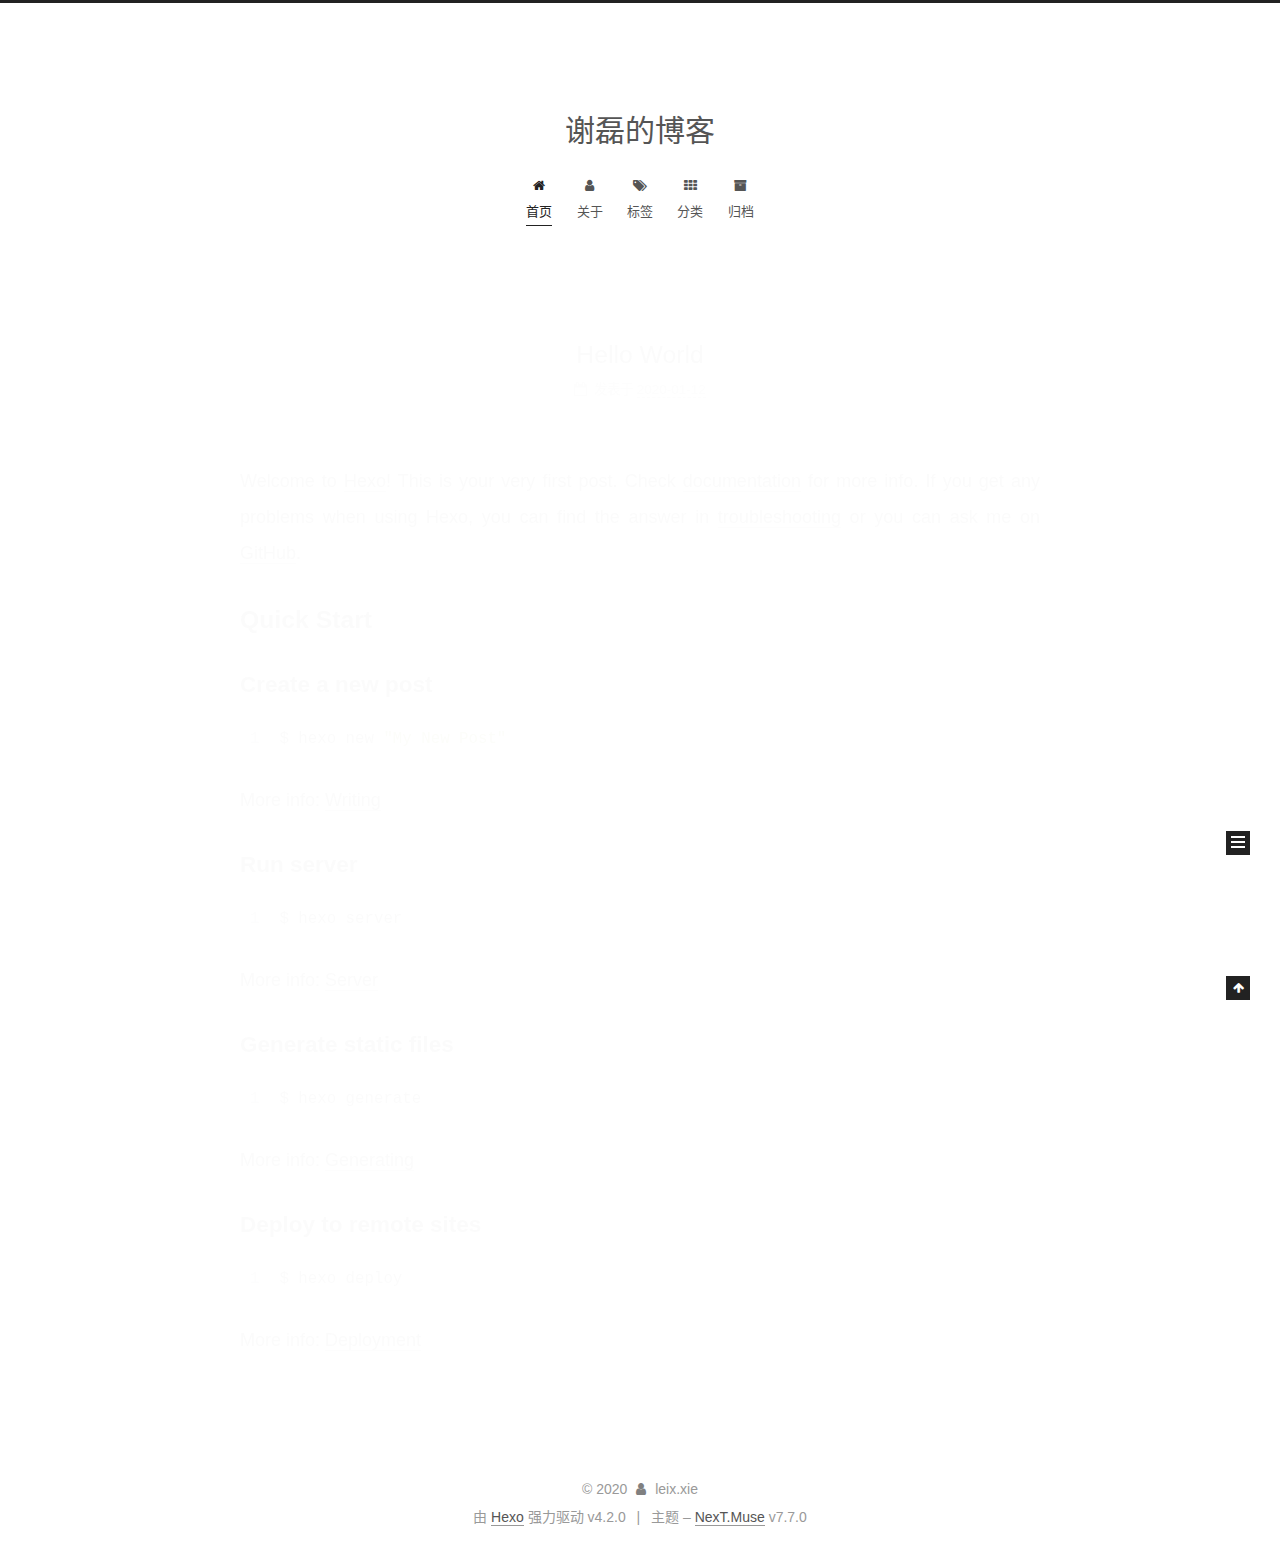
==== commit a518e152: "Site updated: 2020-01-12 03:29:04" ====
--- a/index.html
+++ b/index.html
@@ -24,7 +24,7 @@
     scheme: 'Muse',
     version: '7.7.0',
     exturl: false,
-    sidebar: {"position":"left","display":"post","padding":18,"offset":12,"onmobile":false},
+    sidebar: {"position":"right","display":"post","padding":18,"offset":12,"onmobile":false},
     copycode: {"enable":false,"show_result":false,"style":null},
     back2top: {"enable":true,"sidebar":false,"scrollpercent":false},
     bookmark: {"enable":false,"color":"#222","save":"auto"},
@@ -136,6 +136,21 @@
     <a href="/" rel="section"><i class="fa fa-fw fa-home"></i>首页</a>
 
   </li>
+        <li class="menu-item menu-item-about">
+
+    <a href="/about/" rel="section"><i class="fa fa-fw fa-user"></i>关于</a>
+
+  </li>
+        <li class="menu-item menu-item-tags">
+
+    <a href="/tags/" rel="section"><i class="fa fa-fw fa-tags"></i>标签</a>
+
+  </li>
+        <li class="menu-item menu-item-categories">
+
+    <a href="/categories/" rel="section"><i class="fa fa-fw fa-th"></i>分类</a>
+
+  </li>
         <li class="menu-item menu-item-archives">
 
     <a href="/archives/" rel="section"><i class="fa fa-fw fa-archive"></i>归档</a>
@@ -179,10 +194,10 @@
       <meta itemprop="name" content="谢磊的博客">
     </span>
       <header class="post-header">
-        <h1 class="post-title" itemprop="name headline">
+        <h2 class="post-title" itemprop="name headline">
           
             <a href="/2020/01/12/hello-world/" class="post-title-link" itemprop="url">Hello World</a>
-        </h1>
+        </h2>
 
         <div class="post-meta">
             <span class="post-meta-item">
@@ -306,6 +321,17 @@
       </div>
   </nav>
 </div>
+  <div class="links-of-author motion-element">
+      <span class="links-of-author-item">
+        <a href="https://github.com/xleiy" title="GitHub → https:&#x2F;&#x2F;github.com&#x2F;xleiy" rel="noopener" target="_blank"><i class="fa fa-fw fa-github"></i>GitHub</a>
+      </span>
+      <span class="links-of-author-item">
+        <a href="mailto:leix.xiee@gmail.com" title="E-Mail → mailto:leix.xiee@gmail.com" rel="noopener" target="_blank"><i class="fa fa-fw fa-envelope"></i>E-Mail</a>
+      </span>
+      <span class="links-of-author-item">
+        <a href="/atom.xml" title="RSS → &#x2F;atom.xml"><i class="fa fa-fw fa-rss"></i>RSS</a>
+      </span>
+  </div>
 
 
 
--- a/css/main.css
+++ b/css/main.css
@@ -338,31 +338,28 @@
   margin-top: 3px;
 }
 .toggle.toggle-arrow .toggle-line-first {
-  left: 50%;
   top: 2px;
+  transform: rotate(-45deg);
+  width: 50%;
+}
+.toggle.toggle-arrow .toggle-line-middle {
+  width: 90%;
+}
+.toggle.toggle-arrow .toggle-line-last {
+  top: -2px;
   transform: rotate(45deg);
   width: 50%;
 }
-.toggle.toggle-arrow .toggle-line-middle {
-  left: 2px;
-  width: 90%;
-}
-.toggle.toggle-arrow .toggle-line-last {
-  left: 50%;
-  top: -2px;
+.toggle.toggle-close .toggle-line-first {
+  top: 5px;
   transform: rotate(-45deg);
-  width: 50%;
-}
-.toggle.toggle-close .toggle-line-first {
-  transform: rotate(-45deg);
-  top: 5px;
 }
 .toggle.toggle-close .toggle-line-middle {
   opacity: 0;
 }
 .toggle.toggle-close .toggle-line-last {
+  top: -5px;
   transform: rotate(45deg);
-  top: -5px;
 }
 .highlight,
 pre {
@@ -1159,7 +1156,7 @@
 }
 .links-of-author a::before,
 .links-of-author span.exturl::before {
-  background: #65b8bf;
+  background: #1437ff;
   border-radius: 50%;
   content: ' ';
   display: inline-block;
@@ -1464,6 +1461,17 @@
   50%, 70% {
     transform: scale(1.1);
   }
+}
+.brand {
+  background: transparent;
+  color: #555;
+}
+.brand:hover {
+  color: #fff;
+  background: #222;
+}
+.site-title {
+  font-size: 30px;
 }
 .back-to-top {
   background: #222;
@@ -2266,10 +2274,24 @@
   display: inline-block;
 }
 .sidebar {
-  left: -320px;
+  right: -320px;
 }
 .sidebar.sidebar-active {
-  left: 0;
+  right: 0;
+}
+.sidebar-toggle,
+.back-to-top {
+  left: auto;
+  right: 30px;
+}
+@media (max-width: 991px) {
+  .sidebar-toggle,
+  .back-to-top {
+    right: 20px;
+  }
+}
+.book-mark-link {
+  left: 30px;
 }
 .sidebar {
   transition: all 0.4s;
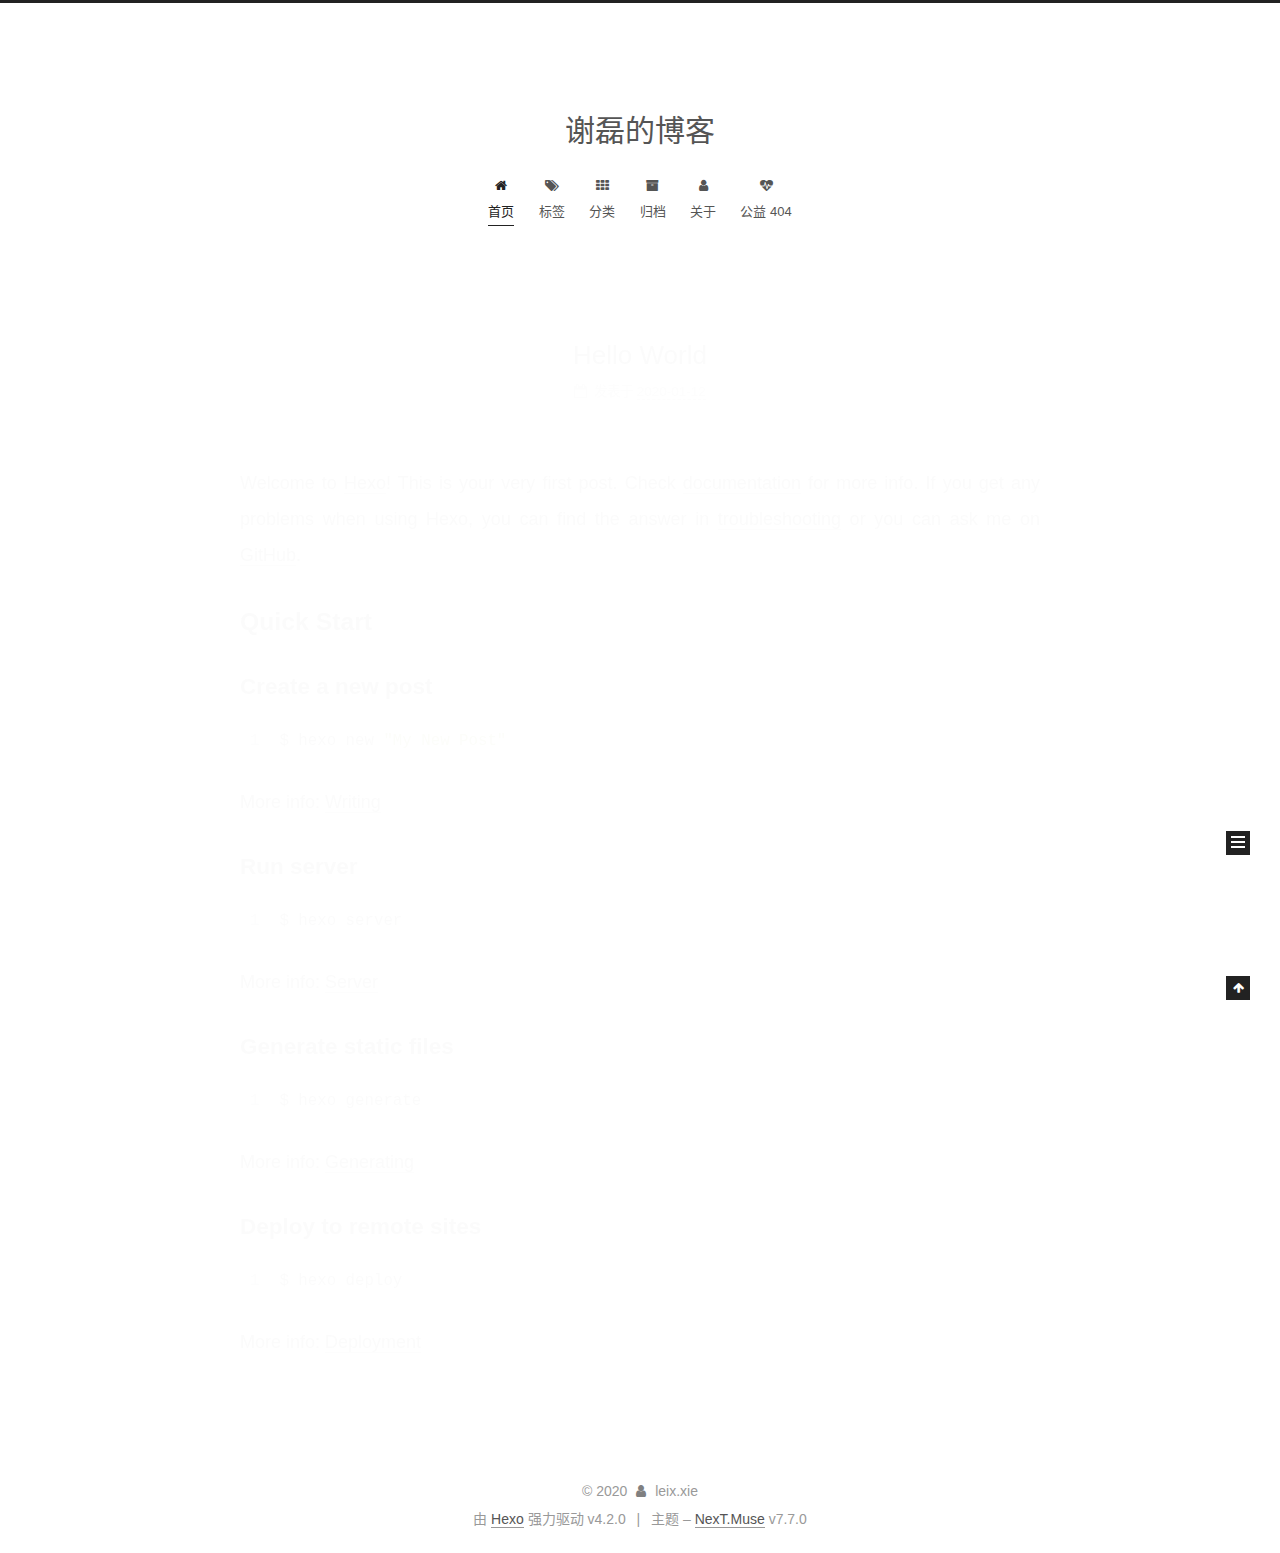
==== commit 78b43c05: "Site updated: 2020-01-12 04:06:27" ====
--- a/index.html
+++ b/index.html
@@ -136,24 +136,29 @@
     <a href="/" rel="section"><i class="fa fa-fw fa-home"></i>首页</a>
 
   </li>
+        <li class="menu-item menu-item-tags">
+
+    <a href="/tags/" rel="section"><i class="fa fa-fw fa-tags"></i>标签</a>
+
+  </li>
+        <li class="menu-item menu-item-categories">
+
+    <a href="/categories/" rel="section"><i class="fa fa-fw fa-th"></i>分类</a>
+
+  </li>
+        <li class="menu-item menu-item-archives">
+
+    <a href="/archives/" rel="section"><i class="fa fa-fw fa-archive"></i>归档</a>
+
+  </li>
         <li class="menu-item menu-item-about">
 
     <a href="/about/" rel="section"><i class="fa fa-fw fa-user"></i>关于</a>
 
   </li>
-        <li class="menu-item menu-item-tags">
-
-    <a href="/tags/" rel="section"><i class="fa fa-fw fa-tags"></i>标签</a>
-
-  </li>
-        <li class="menu-item menu-item-categories">
-
-    <a href="/categories/" rel="section"><i class="fa fa-fw fa-th"></i>分类</a>
-
-  </li>
-        <li class="menu-item menu-item-archives">
-
-    <a href="/archives/" rel="section"><i class="fa fa-fw fa-archive"></i>归档</a>
+        <li class="menu-item menu-item-commonweal">
+
+    <a href="/404/" rel="section"><i class="fa fa-fw fa-heartbeat"></i>公益 404</a>
 
   </li>
   </ul>
--- a/css/main.css
+++ b/css/main.css
@@ -1156,7 +1156,7 @@
 }
 .links-of-author a::before,
 .links-of-author span.exturl::before {
-  background: #1437ff;
+  background: #adff4d;
   border-radius: 50%;
   content: ' ';
   display: inline-block;
@@ -1472,6 +1472,11 @@
 }
 .site-title {
   font-size: 30px;
+}
+.posts-expand .post-title {
+  font-size: 26px;
+  text-align: center;
+  word-break: break-word;
 }
 .back-to-top {
   background: #222;
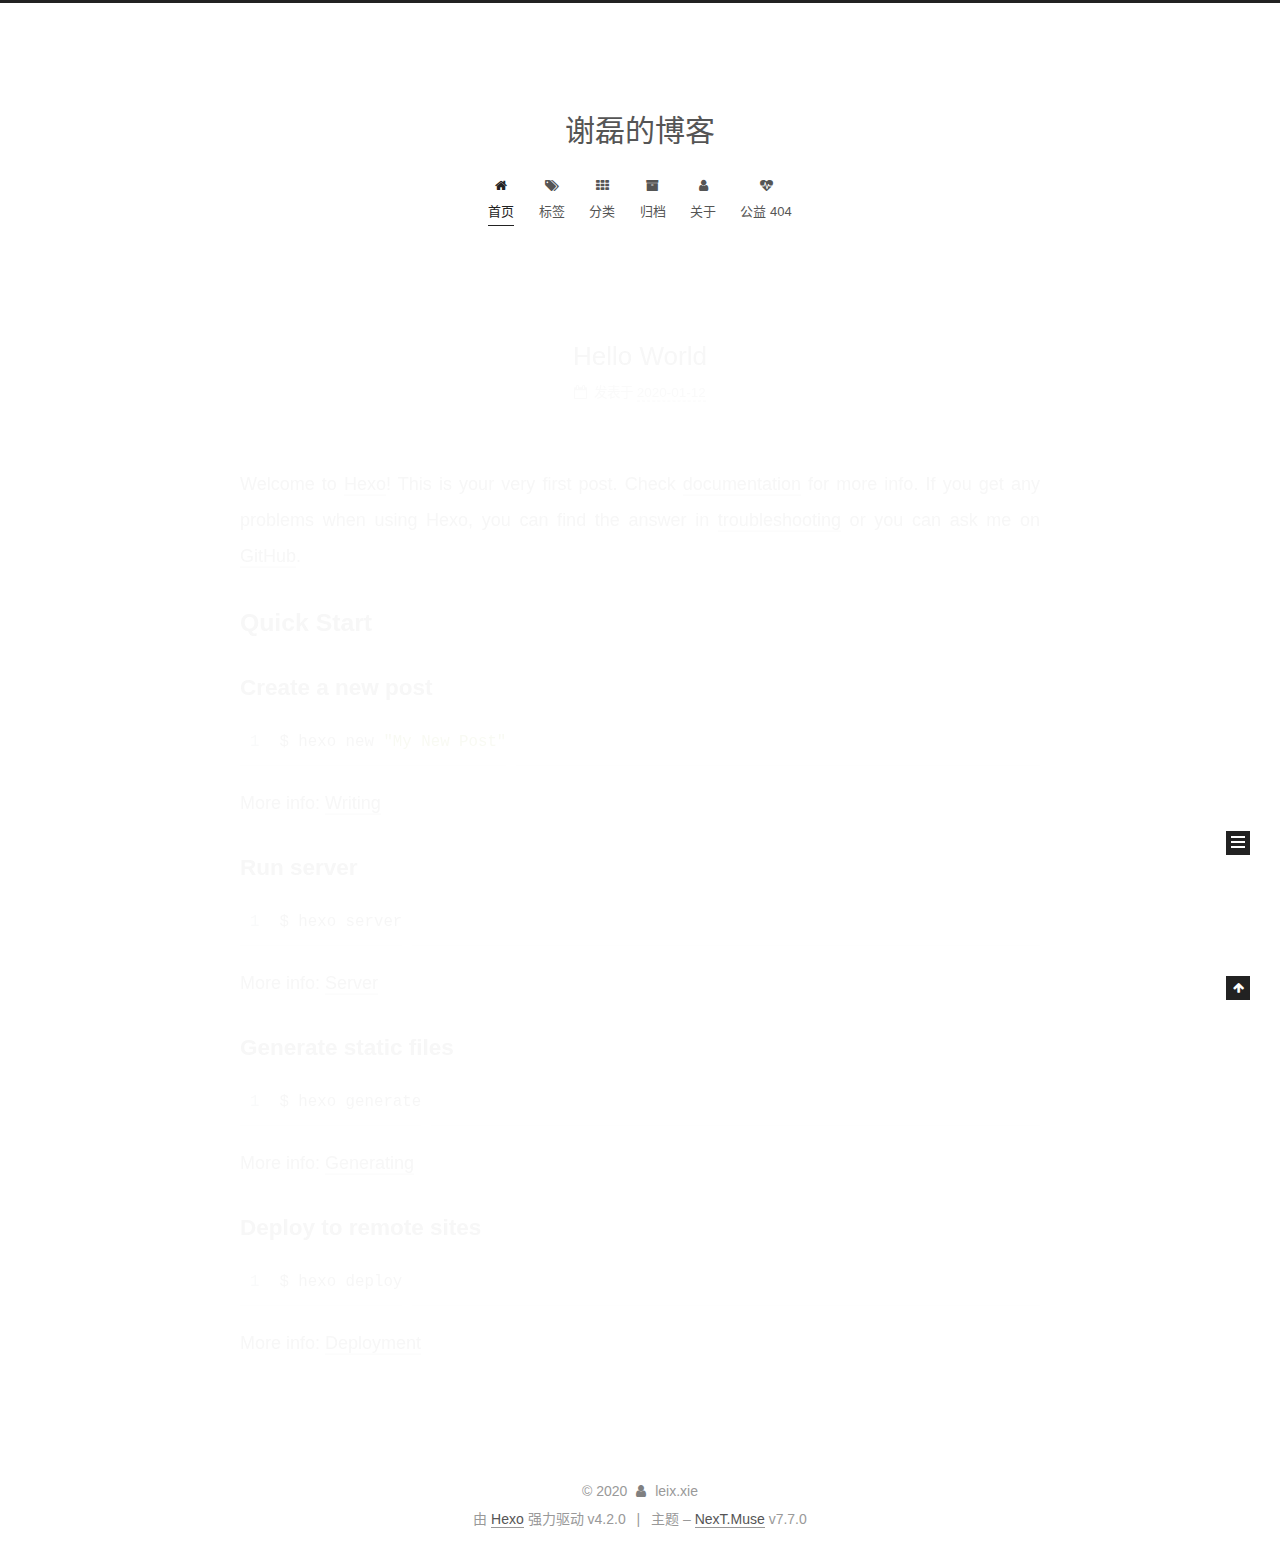
==== commit afb037b6: "Site updated: 2020-01-12 04:34:41" ====
--- a/index.html
+++ b/index.html
@@ -99,6 +99,7 @@
   </style>
 </noscript>
 
+<link rel="alternate" href="/atom.xml" title="谢磊的博客" type="application/atom+xml">
 </head>
 
 <body itemscope itemtype="http://schema.org/WebPage">
@@ -334,7 +335,7 @@
         <a href="mailto:leix.xiee@gmail.com" title="E-Mail → mailto:leix.xiee@gmail.com" rel="noopener" target="_blank"><i class="fa fa-fw fa-envelope"></i>E-Mail</a>
       </span>
       <span class="links-of-author-item">
-        <a href="/atom.xml" title="RSS → &#x2F;atom.xml"><i class="fa fa-fw fa-rss"></i>RSS</a>
+        <a href="/rss2.xml" title="RSS → &#x2F;rss2.xml"><i class="fa fa-fw fa-rss"></i>RSS</a>
       </span>
   </div>
 
@@ -383,6 +384,8 @@
   </div>
 
   
+  
+  <script color='0,0,255' opacity='0.5' zIndex='-1' count='99' src="/lib/canvas-nest/canvas-nest.min.js"></script>
   <script src="/lib/anime.min.js"></script>
   <script src="/lib/velocity/velocity.min.js"></script>
   <script src="/lib/velocity/velocity.ui.min.js"></script>
@@ -398,6 +401,7 @@
 <script src="/js/next-boot.js"></script>
 
 
+  <script defer src="/lib/three/three.min.js"></script>
 
 
   
--- a/css/main.css
+++ b/css/main.css
@@ -1156,7 +1156,7 @@
 }
 .links-of-author a::before,
 .links-of-author span.exturl::before {
-  background: #adff4d;
+  background: #22ff50;
   border-radius: 50%;
   content: ' ';
   display: inline-block;
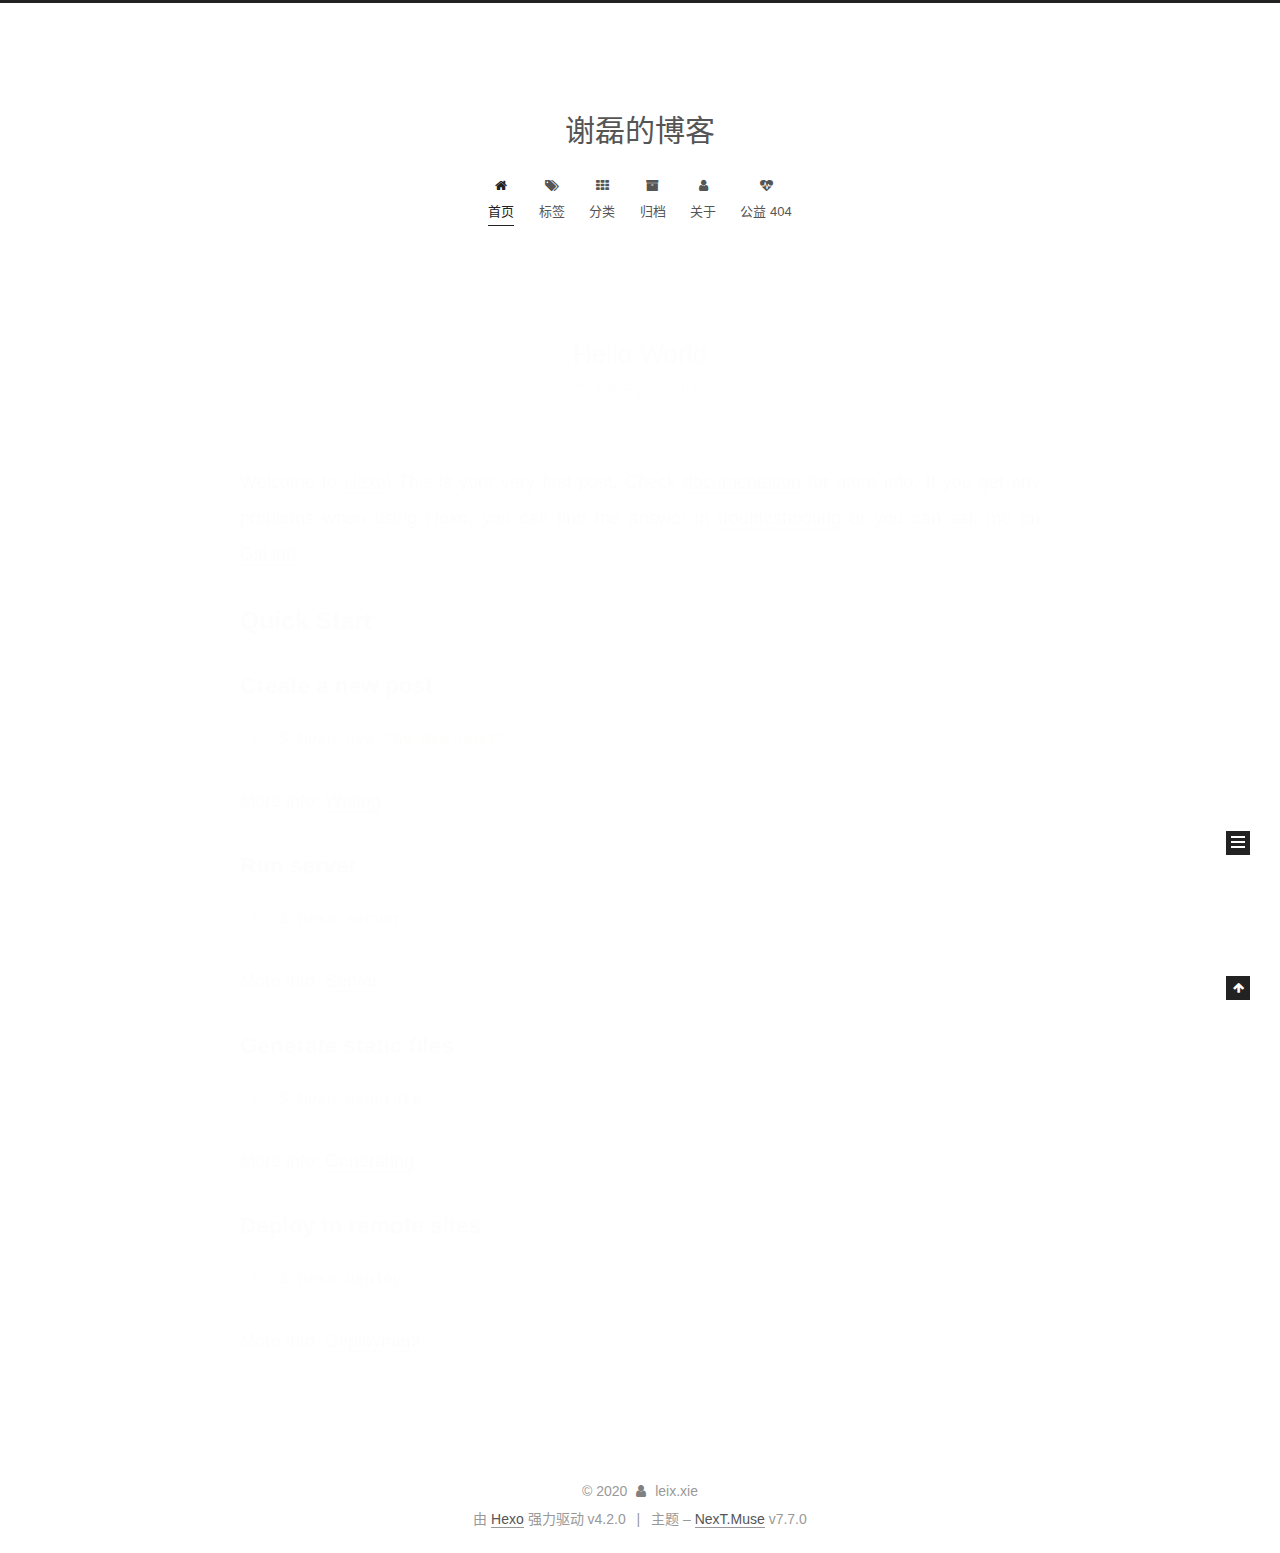
==== commit 63e97d6d: "Site updated: 2020-01-12 15:45:27" ====
--- a/index.html
+++ b/index.html
@@ -24,7 +24,7 @@
     scheme: 'Muse',
     version: '7.7.0',
     exturl: false,
-    sidebar: {"position":"right","display":"post","padding":18,"offset":12,"onmobile":false},
+    sidebar: {"position":"right","display":"hide","padding":18,"offset":12,"onmobile":false},
     copycode: {"enable":false,"show_result":false,"style":null},
     back2top: {"enable":true,"sidebar":false,"scrollpercent":false},
     bookmark: {"enable":false,"color":"#222","save":"auto"},
--- a/css/main.css
+++ b/css/main.css
@@ -1156,7 +1156,7 @@
 }
 .links-of-author a::before,
 .links-of-author span.exturl::before {
-  background: #22ff50;
+  background: #70e5b3;
   border-radius: 50%;
   content: ' ';
   display: inline-block;
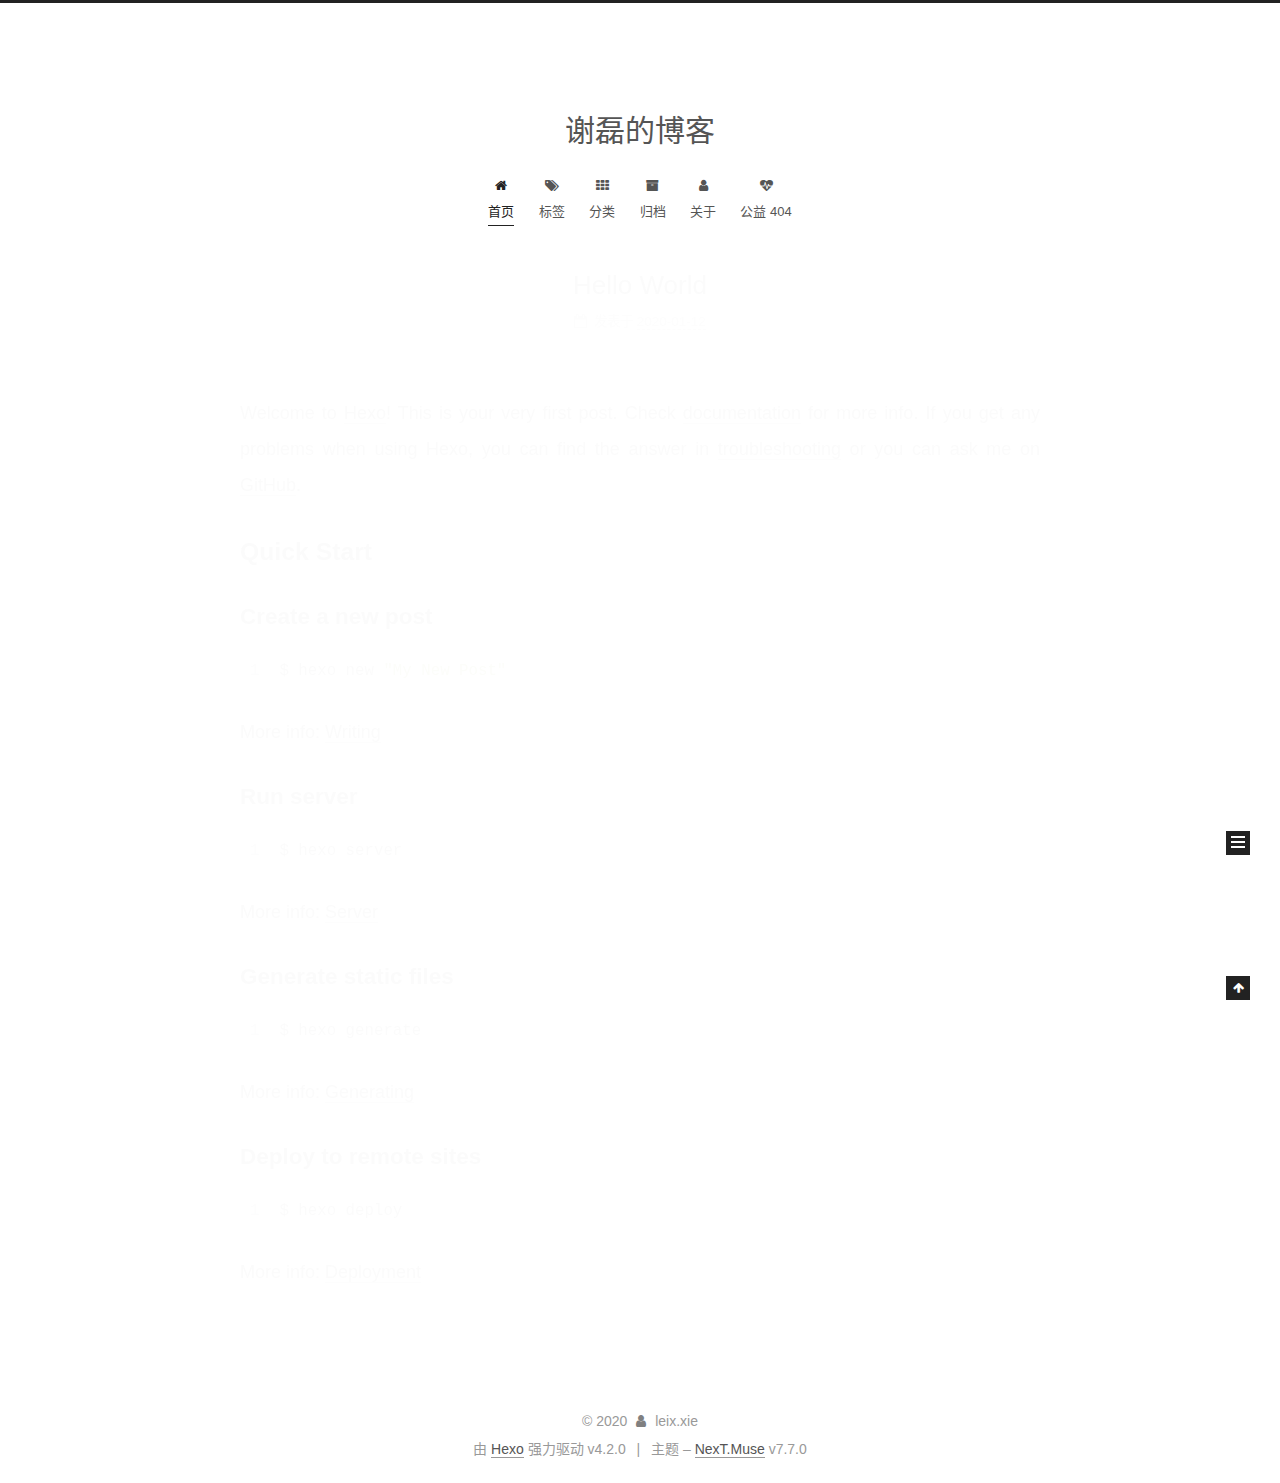
==== commit 2abf869c: "Site updated: 2020-01-12 20:20:57" ====
--- a/index.html
+++ b/index.html
@@ -316,17 +316,6 @@
   <p class="site-author-name" itemprop="name">leix.xie</p>
   <div class="site-description" itemprop="description">leix.xie</div>
 </div>
-<div class="site-state-wrap motion-element">
-  <nav class="site-state">
-      <div class="site-state-item site-state-posts">
-          <a href="/archives/">
-        
-          <span class="site-state-item-count">1</span>
-          <span class="site-state-item-name">日志</span>
-        </a>
-      </div>
-  </nav>
-</div>
   <div class="links-of-author motion-element">
       <span class="links-of-author-item">
         <a href="https://github.com/xleiy" title="GitHub → https:&#x2F;&#x2F;github.com&#x2F;xleiy" rel="noopener" target="_blank"><i class="fa fa-fw fa-github"></i>GitHub</a>
--- a/css/main.css
+++ b/css/main.css
@@ -1156,7 +1156,7 @@
 }
 .links-of-author a::before,
 .links-of-author span.exturl::before {
-  background: #70e5b3;
+  background: #ff6f94;
   border-radius: 50%;
   content: ' ';
   display: inline-block;
@@ -1341,35 +1341,6 @@
 .post-toc .nav .active-current > a:hover {
   color: #87daff;
 }
-.site-state {
-  display: flex;
-  justify-content: center;
-  line-height: 1.4;
-  margin-top: 10px;
-  overflow: hidden;
-  text-align: center;
-  white-space: nowrap;
-}
-.site-state-item {
-  padding: 0 15px;
-}
-.site-state-item:not(:first-child) {
-  border-left: 1px solid #333;
-}
-.site-state-item a {
-  border-bottom: none;
-}
-.site-state-item-count {
-  color: inherit;
-  display: block;
-  font-size: 1.25em;
-  font-weight: 600;
-  text-align: center;
-}
-.site-state-item-name {
-  color: inherit;
-  font-size: 0.875em;
-}
 .footer {
   color: #999;
   font-size: 0.875em;
@@ -1469,6 +1440,9 @@
 .brand:hover {
   color: #fff;
   background: #222;
+}
+.content {
+  padding-top: 0px !important;
 }
 .site-title {
   font-size: 30px;
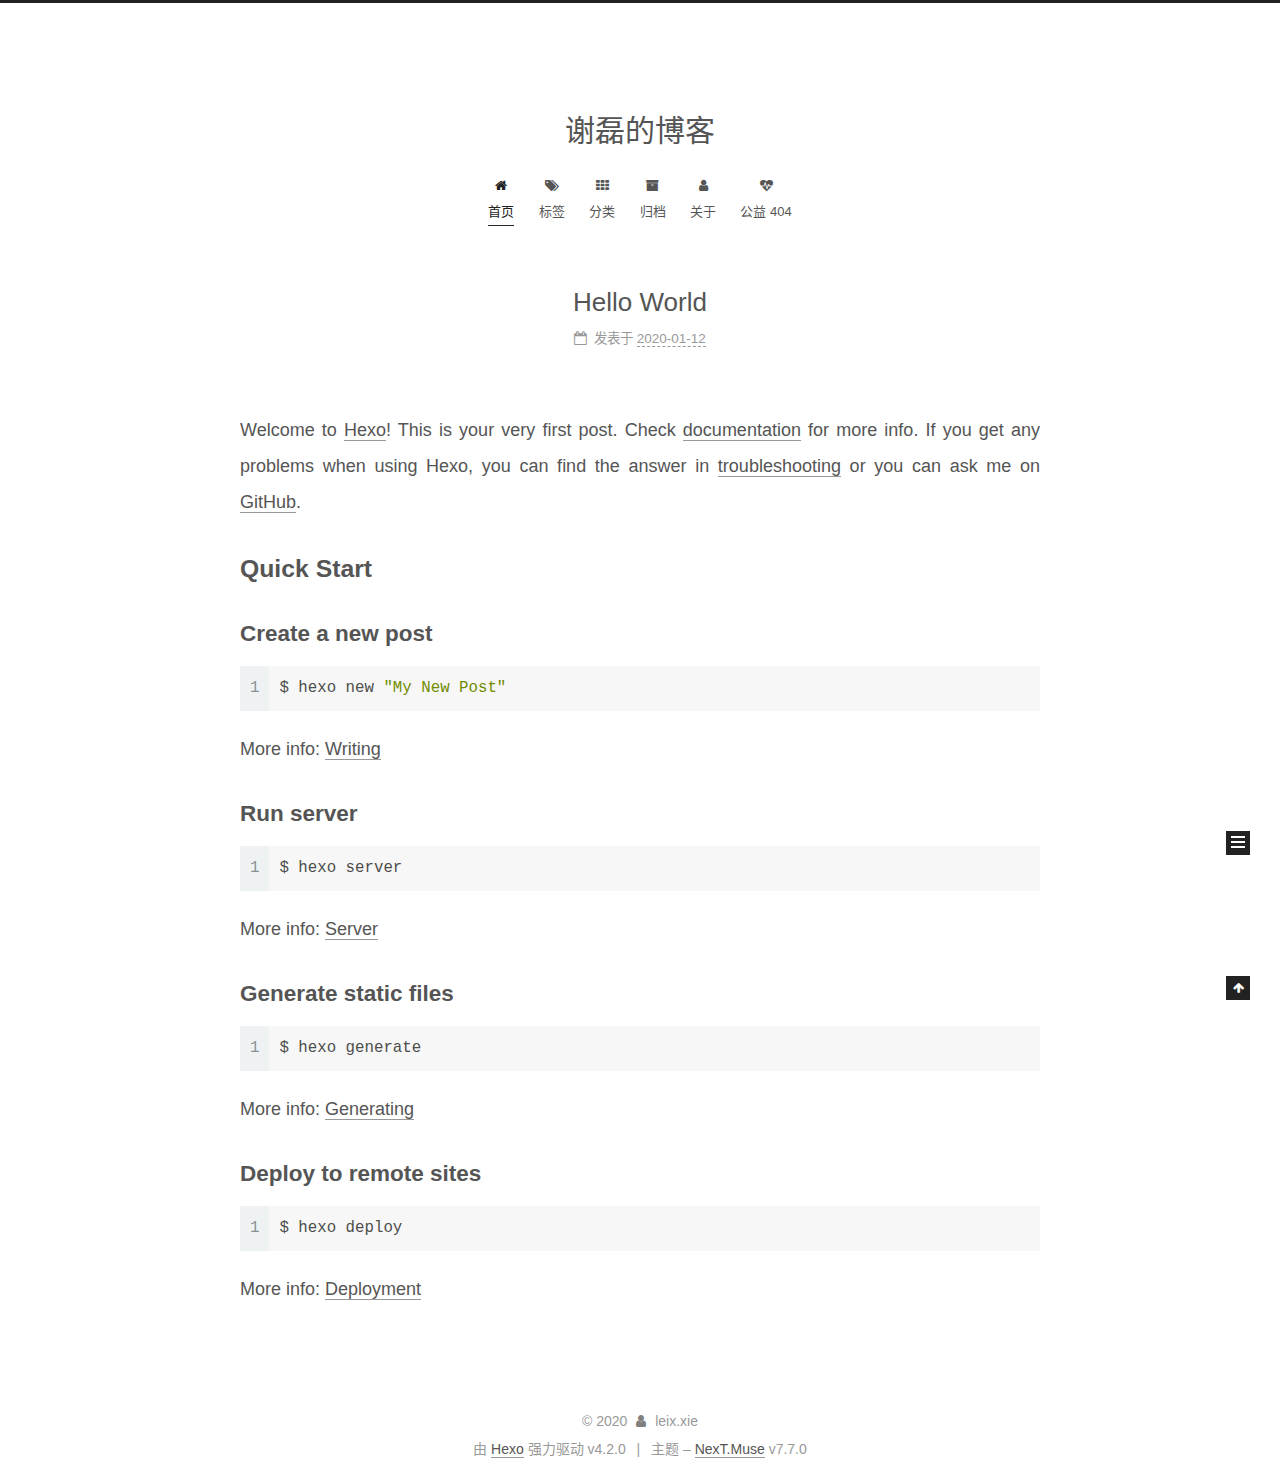
==== commit 8323acc9: "Site updated: 2020-01-12 21:48:13" ====
--- a/index.html
+++ b/index.html
@@ -42,7 +42,7 @@
     },
     localsearch: {"enable":false,"trigger":"auto","top_n_per_article":1,"unescape":false,"preload":false},
     path: '',
-    motion: {"enable":true,"async":false,"transition":{"post_block":"fadeIn","post_header":"slideDownIn","post_body":"slideDownIn","coll_header":"slideLeftIn","sidebar":"slideUpIn"}}
+    motion: {"enable":false,"async":false,"transition":{"post_block":"fadeIn","post_header":"slideDownIn","post_body":"slideDownIn","coll_header":"slideLeftIn","sidebar":"slideUpIn"}}
   };
 </script>
 
@@ -103,7 +103,7 @@
 </head>
 
 <body itemscope itemtype="http://schema.org/WebPage">
-  <div class="container use-motion">
+  <div class="container">
     <div class="headband"></div>
 
     <header class="header" itemscope itemtype="http://schema.org/WPHeader">
@@ -376,13 +376,9 @@
   
   <script color='0,0,255' opacity='0.5' zIndex='-1' count='99' src="/lib/canvas-nest/canvas-nest.min.js"></script>
   <script src="/lib/anime.min.js"></script>
-  <script src="/lib/velocity/velocity.min.js"></script>
-  <script src="/lib/velocity/velocity.ui.min.js"></script>
 
 <script src="/js/utils.js"></script>
 
-<script src="/js/motion.js"></script>
-
 
 <script src="/js/schemes/muse.js"></script>
 
@@ -390,7 +386,6 @@
 <script src="/js/next-boot.js"></script>
 
 
-  <script defer src="/lib/three/three.min.js"></script>
 
 
   
--- a/css/main.css
+++ b/css/main.css
@@ -1156,7 +1156,7 @@
 }
 .links-of-author a::before,
 .links-of-author span.exturl::before {
-  background: #ff6f94;
+  background: #18ff2a;
   border-radius: 50%;
   content: ' ';
   display: inline-block;
